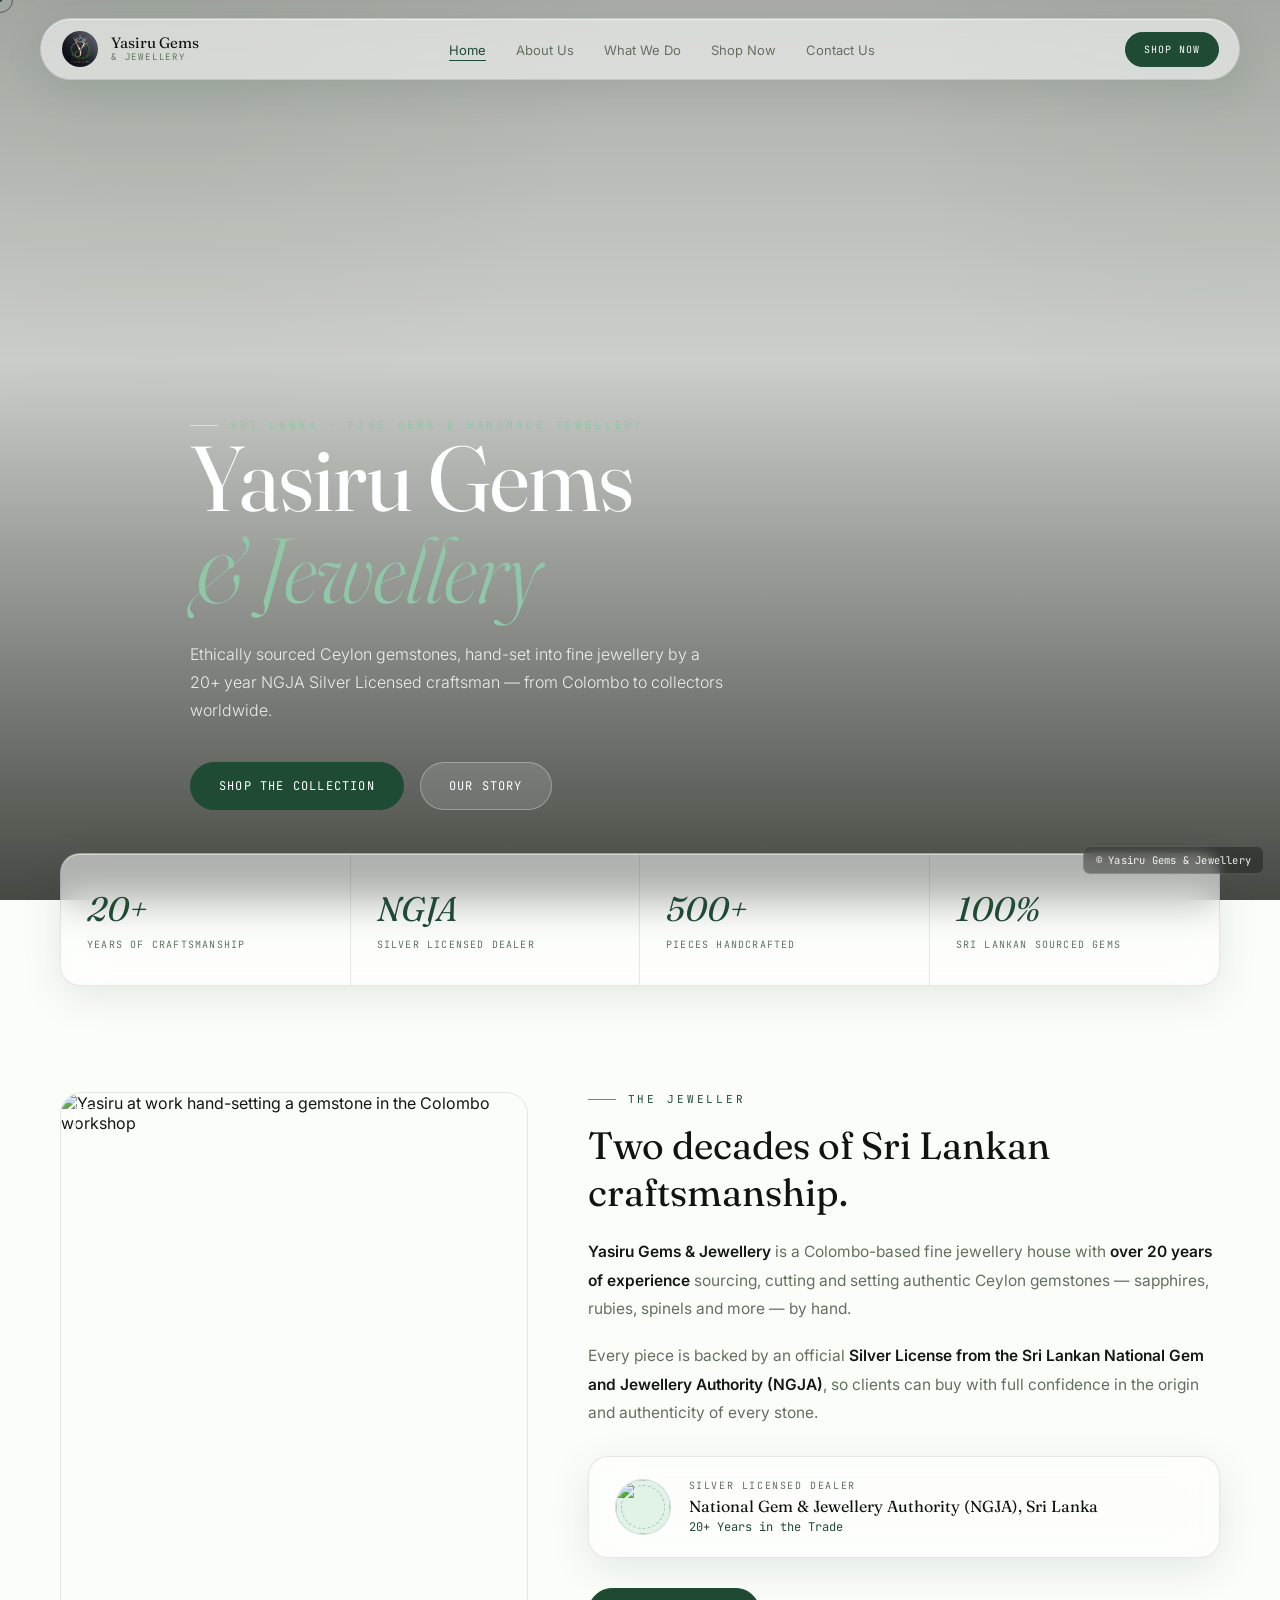
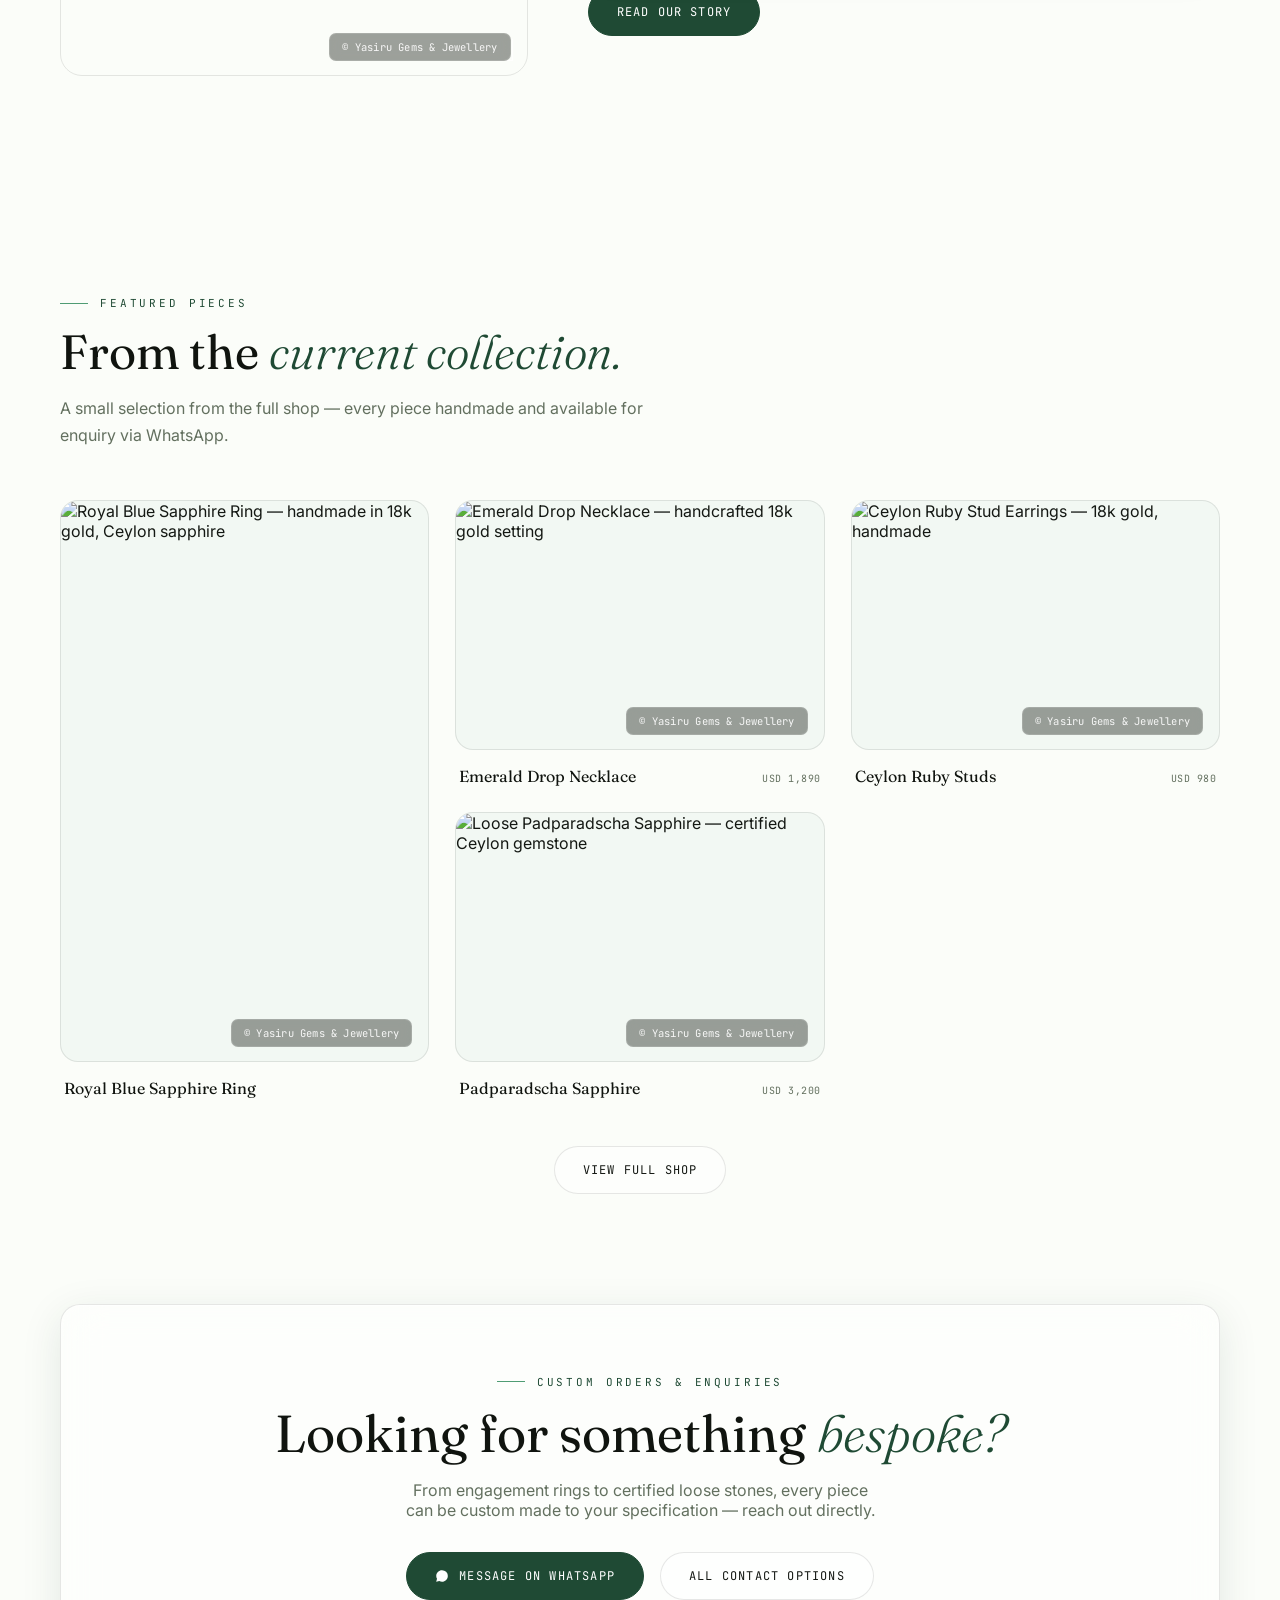
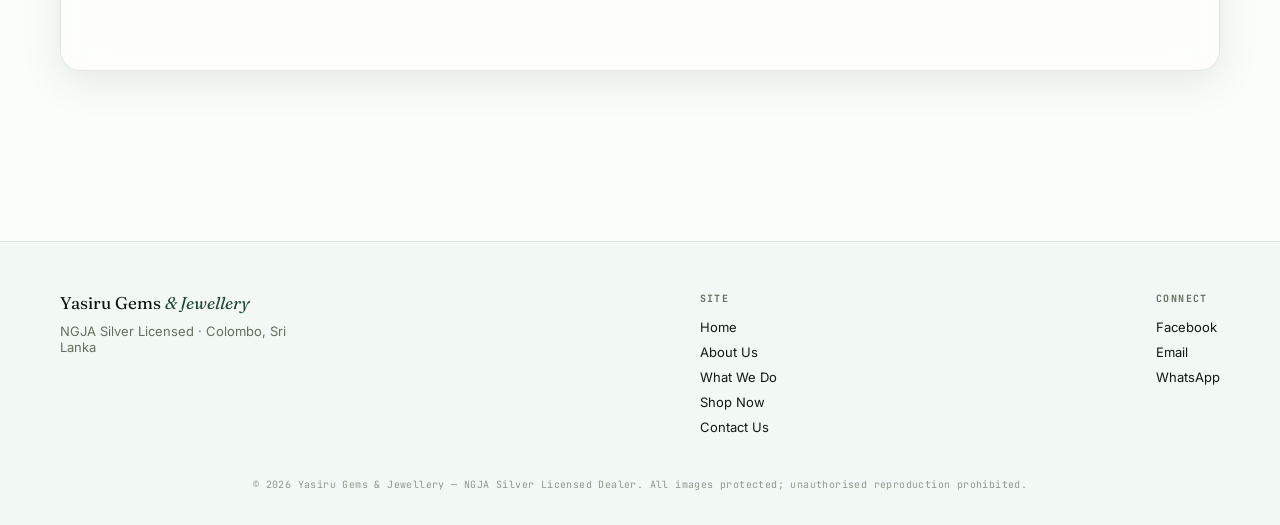
==== index.html @ 9c629674 "Update NGJA badge to use official logo Replaced the placeholder 'N' with the official NGJA logo imag" ====
<!DOCTYPE html>
<html lang="en">
<head>
<meta charset="UTF-8">
<meta name="viewport" content="width=device-width, initial-scale=1.0">
<title>Yasiru Gems &amp; Jewellery | Fine Sri Lankan Gems &amp; Handmade Jewellery</title>
<meta name="description" content="Yasiru Gems & Jewellery — 20+ years crafting fine Sri Lankan gemstone jewellery. NGJA Silver Licensed. Handmade rings, necklaces, earrings and loose gems.">
<meta name="keywords" content="Sri Lankan gems, Ceylon sapphire, handmade jewellery Sri Lanka, NGJA licensed gem dealer, blue sapphire ring, gemstone jewellery">
<link rel="canonical" href="https://www.yasirugems.com/index.html">
<meta property="og:type" content="website">
<meta property="og:title" content="Yasiru Gems & Jewellery | Fine Sri Lankan Gems & Handmade Jewellery">
<meta property="og:description" content="20+ years of craftsmanship. NGJA Silver Licensed gem dealer and jeweller, Sri Lanka.">
<link rel="icon" type="image/png" href="YasiruGems.jpg">
<link rel="preconnect" href="https://fonts.googleapis.com">
<link rel="preconnect" href="https://fonts.gstatic.com" crossorigin>
<link href="https://fonts.googleapis.com/css2?family=Fraunces:ital,opsz,wght@0,9..144,300;0,9..144,400;0,9..144,500;0,9..144,600;1,9..144,400;1,9..144,500&family=Inter:wght@300;400;500;600&family=JetBrains+Mono:wght@300;400;500&display=swap" rel="stylesheet">
<link rel="stylesheet" href="assets/css/style.css">
</head>
<!--
  ============================================================================
  EDIT ME: WhatsApp number used by every "Buy Now" / WhatsApp button on the
  site. Digits only, with country code, no + or spaces. Currently set to
  +94 71 280 2569.
  ============================================================================
-->
<body data-whatsapp-number="94712802569">

<div class="bg-wash"></div>
<div class="cursor-ring" id="cursorRing"></div>
<div class="cursor-dot" id="cursorDot"></div>

<!-- ============================================================
     NAVIGATION — EDIT: brand name, logo image, menu labels/links
     ============================================================ -->
<header>
  <div class="navbar glass">
    <a href="index.html" class="brand">
      <!-- LOGO: replace this block with <img src="assets/img/logo.png" alt="..."> to use your own logo file -->
      <div class="logo-slot"><img src="YasiruGems.jpg"></div>
      <div class="brand-name">Yasiru Gems<span>&amp; Jewellery</span></div>
    </a>
    <nav>
      <ul>
        <li><a href="index.html" class="active">Home</a></li>
        <li><a href="about.html">About Us</a></li>
        <li><a href="what-we-do.html">What We Do</a></li>
        <li><a href="shop.html">Shop Now</a></li>
        <li><a href="contact.html">Contact Us</a></li>
      </ul>
    </nav>
    <a href="shop.html" class="btn small primary">Shop Now</a>
    <button class="nav-toggle" id="navToggle" aria-label="Menu"><span></span></button>
  </div>
</header>

<div class="mobile-menu" id="mobileMenu">
  <a href="index.html" class="active">Home</a>
  <a href="about.html">About Us</a>
  <a href="what-we-do.html">What We Do</a>
  <a href="shop.html">Shop Now</a>
  <a href="contact.html">Contact Us</a>
</div>

<!-- ============================================================
     HERO — EDIT: banner image, eyebrow label, headline, subtext,
     and the two button labels/links. The watermark on this banner
     is added automatically by CSS — nothing to edit for that.
     ============================================================ -->
<section class="hero-bg" style="background-image:url('https://images.unsplash.com/photo-1611591437281-460bfbe1220a?q=80&w=1800&auto=format&fit=crop');">
  <div class="hero-content">
    <div class="wrap">
      <div class="eyebrow on-dark">SRI LANKA &middot; FINE GEMS &amp; HANDMADE JEWELLERY</div>
      <h1 class="headline">Yasiru Gems<br><em>&amp; Jewellery</em></h1>
      <p class="hero-sub">Ethically sourced Ceylon gemstones, hand-set into fine jewellery by a 20+ year NGJA Silver Licensed craftsman — from Colombo to collectors worldwide.</p>
      <div class="hero-actions">
        <a href="shop.html" class="btn primary">Shop the Collection</a>
        <a href="about.html" class="btn on-dark">Our Story</a>
      </div>
    </div>
  </div>
</section>

<!-- ============================================================
     STATS STRIP — EDIT: the four numbers and their labels
     ============================================================ -->
<div class="wrap reveal" style="margin-top:-1px;position:relative;z-index:3;">
  <div class="stats-strip glass" style="transform:translateY(-46px);">
    <div class="stat"><div class="num">20+</div><div class="lbl">Years of Craftsmanship</div></div>
    <div class="stat"><div class="num">NGJA</div><div class="lbl">Silver Licensed Dealer</div></div>
    <div class="stat"><div class="num">500+</div><div class="lbl">Pieces Handcrafted</div></div>
    <div class="stat"><div class="num">100%</div><div class="lbl">Sri Lankan Sourced Gems</div></div>
  </div>
</div>

<!-- ============================================================
     ABOUT TEASER — EDIT: portrait/workshop image, heading,
     paragraphs, and the NGJA badge icon/text.
     ============================================================ -->
<section class="section-pad" style="padding-top:60px;">
  <div class="wrap">
    <div class="about-grid">
      <div class="reveal">
        <!-- WORKSHOP / PORTRAIT PHOTO: swap the src to update this image -->
        <div class="portrait-frame">
          <img src="https://images.unsplash.com/photo-1617038220319-276d3cfab638?q=80&w=1000&auto=format&fit=crop" alt="Yasiru at work hand-setting a gemstone in the Colombo workshop">
          <div class="frame-corner frame-tl"></div>
          <div class="frame-corner frame-br"></div>
        </div>
      </div>
      <div class="reveal about-copy" style="transition-delay:.1s">
        <div class="eyebrow">THE JEWELLER</div>
        <h2 style="font-family:var(--display);font-weight:400;font-size:clamp(26px,3.4vw,38px);margin:16px 0 22px;color:var(--black);">Two decades of Sri Lankan craftsmanship.</h2>
        <p><strong>Yasiru Gems &amp; Jewellery</strong> is a Colombo-based fine jewellery house with <strong>over 20 years of experience</strong> sourcing, cutting and setting authentic Ceylon gemstones — sapphires, rubies, spinels and more — by hand.</p>
        <p>Every piece is backed by an official <strong>Silver License from the Sri Lankan National Gem and Jewellery Authority (NGJA)</strong>, so clients can buy with full confidence in the origin and authenticity of every stone.</p>

        <!-- NGJA BADGE — replace the "N" below with <img src="assets/img/ngja-logo.png" alt="..."> to use the official NGJA logo -->
        <div class="cert-badge glass">
         <div class="cert-ring"> <img src="NGJA.jpg"></div>
          <div class="cert-text">
            <div class="label">Silver Licensed Dealer</div>
            <div class="name">National Gem &amp; Jewellery Authority (NGJA), Sri Lanka</div>
            <div class="id">20+ Years in the Trade</div>
          </div>
        </div>

        <div class="hero-actions" style="margin-top:30px;">
          <a href="about.html" class="btn primary">Read Our Story</a>
        </div>
      </div>
    </div>
  </div>
</section>

<!-- ============================================================
     FEATURED PRODUCTS — EDIT: heading, and each product card
     below. Click-to-zoom works automatically on every card with
     class "lightbox-item" — the watermark is added automatically
     too. TO ADD A PRODUCT: copy one <article class="photo-card">
     block and change the image, text and data-product-* attributes.
     ============================================================ -->
<section class="section-pad">
  <div class="wrap">
    <div class="section-head reveal">
      <div class="eyebrow">FEATURED PIECES</div>
      <h2>From the <em>current collection.</em></h2>
      <p>A small selection from the full shop — every piece handmade and available for enquiry via WhatsApp.</p>
    </div>

    <div class="gallery-grid">

      <!-- ---- PRODUCT 1 ---- -->
      <article class="photo-card" data-size="tall">
        <div class="photo-frame lightbox-item"
             data-product-name="Royal Blue Sapphire Ring"
             data-product-category="Rings"
    
             data-product-sku="YG-R001">
          <img src="https://images.unsplash.com/photo-1605100804763-247f67b3557e?q=80&w=1200&auto=format&fit=crop" alt="Royal Blue Sapphire Ring — handmade in 18k gold, Ceylon sapphire">
          <div class="overlay-top">
            <span class="id-tag">YG-R001</span>
            <span class="protected-tag"><svg viewBox="0 0 24 24" fill="none" stroke="currentColor" stroke-width="1.8"><path d="M12 2l7 4v6c0 5-3.4 8-7 10-3.6-2-7-5-7-10V6l7-4z"/></svg>PROTECTED</span>
          </div>
          <div class="media-overlay">
            <div class="overlay-info">
              <h3>Royal Blue Sapphire Ring</h3>
              <div class="overlay-meta">18k Gold &middot; Ceylon Sapphire</div>
              <div class="buy-row">

                <button class="buy-btn" type="button" data-product-name="Royal Blue Sapphire Ring" data-product-sku="YG-R001" data-product-price="">
                  <svg viewBox="0 0 24 24" fill="currentColor" width="13" height="13"><path d="M12.04 2C6.58 2 2.13 6.45 2.13 11.91c0 1.75.46 3.45 1.33 4.95L2.05 22l5.28-1.38a9.87 9.87 0 004.71 1.2h.01c5.46 0 9.91-4.45 9.91-9.91 0-2.65-1.03-5.14-2.9-7.01A9.82 9.82 0 0012.04 2z"/></svg>
                  Buy Now
                </button>
              </div>
            </div>
          </div>
        </div>
        <div class="photo-caption"><span class="cap-title">Royal Blue Sapphire Ring</span><span class="cap-loc"></span></div>
      </article>

      <!-- ---- PRODUCT 2 ---- -->
      <article class="photo-card">
        <div class="photo-frame lightbox-item"
             data-product-name="Emerald Drop Necklace"
             data-product-category="Necklaces"
             data-product-price="USD 1,890"
             data-product-sku="YG-N022">
          <img src="https://images.unsplash.com/photo-1599643477877-530eb83abc8e?q=80&w=1200&auto=format&fit=crop" alt="Emerald Drop Necklace — handcrafted 18k gold setting">
          <div class="overlay-top">
            <span class="id-tag">YG-N022</span>
            <span class="protected-tag"><svg viewBox="0 0 24 24" fill="none" stroke="currentColor" stroke-width="1.8"><path d="M12 2l7 4v6c0 5-3.4 8-7 10-3.6-2-7-5-7-10V6l7-4z"/></svg>PROTECTED</span>
          </div>
          <div class="media-overlay">
            <div class="overlay-info">
              <h3>Emerald Drop Necklace</h3>
              <div class="overlay-meta">18k Gold &middot; Emerald</div>
              <div class="buy-row">
                <span class="price-tag">USD 1,890</span>
                <button class="buy-btn" type="button" data-product-name="Emerald Drop Necklace" data-product-sku="YG-N022" data-product-price="USD 1,890">
                  <svg viewBox="0 0 24 24" fill="currentColor" width="13" height="13"><path d="M12.04 2C6.58 2 2.13 6.45 2.13 11.91c0 1.75.46 3.45 1.33 4.95L2.05 22l5.28-1.38a9.87 9.87 0 004.71 1.2h.01c5.46 0 9.91-4.45 9.91-9.91 0-2.65-1.03-5.14-2.9-7.01A9.82 9.82 0 0012.04 2z"/></svg>
                  Buy Now
                </button>
              </div>
            </div>
          </div>
        </div>
        <div class="photo-caption"><span class="cap-title">Emerald Drop Necklace</span><span class="cap-loc">USD 1,890</span></div>
      </article>

      <!-- ---- PRODUCT 3 ---- -->
      <article class="photo-card">
        <div class="photo-frame lightbox-item"
             data-product-name="Ceylon Ruby Stud Earrings"
             data-product-category="Earrings"
             data-product-price="USD 980"
             data-product-sku="YG-E009">
          <img src="https://images.unsplash.com/photo-1535632066927-ab7c9ab60908?q=80&w=1200&auto=format&fit=crop" alt="Ceylon Ruby Stud Earrings — 18k gold, handmade">
          <div class="overlay-top">
            <span class="id-tag">YG-E009</span>
            <span class="protected-tag"><svg viewBox="0 0 24 24" fill="none" stroke="currentColor" stroke-width="1.8"><path d="M12 2l7 4v6c0 5-3.4 8-7 10-3.6-2-7-5-7-10V6l7-4z"/></svg>PROTECTED</span>
          </div>
          <div class="media-overlay">
            <div class="overlay-info">
              <h3>Ceylon Ruby Stud Earrings</h3>
              <div class="overlay-meta">18k Gold &middot; Ruby</div>
              <div class="buy-row">
                <span class="price-tag">USD 980</span>
                <button class="buy-btn" type="button" data-product-name="Ceylon Ruby Stud Earrings" data-product-sku="YG-E009" data-product-price="USD 980">
                  <svg viewBox="0 0 24 24" fill="currentColor" width="13" height="13"><path d="M12.04 2C6.58 2 2.13 6.45 2.13 11.91c0 1.75.46 3.45 1.33 4.95L2.05 22l5.28-1.38a9.87 9.87 0 004.71 1.2h.01c5.46 0 9.91-4.45 9.91-9.91 0-2.65-1.03-5.14-2.9-7.01A9.82 9.82 0 0012.04 2z"/></svg>
                  Buy Now
                </button>
              </div>
            </div>
          </div>
        </div>
        <div class="photo-caption"><span class="cap-title">Ceylon Ruby Studs</span><span class="cap-loc">USD 980</span></div>
      </article>

      <!-- ---- PRODUCT 4 ---- -->
      <article class="photo-card">
        <div class="photo-frame lightbox-item"
             data-product-name="Loose Padparadscha Sapphire"
             data-product-category="Loose Gems"
             data-product-price="USD 3,200"
             data-product-sku="YG-G005">
          <img src="https://images.unsplash.com/photo-1600703136783-bdb5ea365239?q=80&w=1200&auto=format&fit=crop" alt="Loose Padparadscha Sapphire — certified Ceylon gemstone">
          <div class="overlay-top">
            <span class="id-tag">YG-G005</span>
            <span class="protected-tag"><svg viewBox="0 0 24 24" fill="none" stroke="currentColor" stroke-width="1.8"><path d="M12 2l7 4v6c0 5-3.4 8-7 10-3.6-2-7-5-7-10V6l7-4z"/></svg>PROTECTED</span>
          </div>
          <div class="media-overlay">
            <div class="overlay-info">
              <h3>Loose Padparadscha Sapphire</h3>
              <div class="overlay-meta">Certified &middot; 2.4ct</div>
              <div class="buy-row">
                <span class="price-tag">USD 3,200</span>
                <button class="buy-btn" type="button" data-product-name="Loose Padparadscha Sapphire" data-product-sku="YG-G005" data-product-price="USD 3,200">
                  <svg viewBox="0 0 24 24" fill="currentColor" width="13" height="13"><path d="M12.04 2C6.58 2 2.13 6.45 2.13 11.91c0 1.75.46 3.45 1.33 4.95L2.05 22l5.28-1.38a9.87 9.87 0 004.71 1.2h.01c5.46 0 9.91-4.45 9.91-9.91 0-2.65-1.03-5.14-2.9-7.01A9.82 9.82 0 0012.04 2z"/></svg>
                  Buy Now
                </button>
              </div>
            </div>
          </div>
        </div>
        <div class="photo-caption"><span class="cap-title">Padparadscha Sapphire</span><span class="cap-loc">USD 3,200</span></div>
      </article>

    </div>

    <div style="text-align:center;margin-top:48px;">
      <a href="shop.html" class="btn">View Full Shop</a>
    </div>
  </div>
</section>

<!-- ============================================================
     CTA — EDIT: heading, subtext, WhatsApp message
     ============================================================ -->
<section class="section-pad" style="padding-top:0;">
  <div class="wrap">
    <div class="cta-panel glass reveal">
      <div class="eyebrow" style="justify-content:center;display:flex;">CUSTOM ORDERS &amp; ENQUIRIES</div>
      <h2 style="margin-top:16px;">Looking for something <em>bespoke?</em></h2>
      <p>From engagement rings to certified loose stones, every piece can be custom made to your specification — reach out directly.</p>
      <div class="cta-actions">
        <a class="btn primary" href="#" data-whatsapp-msg="Hello Yasiru, I'd like to enquire about a custom jewellery piece or gemstone.">
          <svg viewBox="0 0 24 24" fill="currentColor" width="14" height="14"><path d="M12.04 2C6.58 2 2.13 6.45 2.13 11.91c0 1.75.46 3.45 1.33 4.95L2.05 22l5.28-1.38a9.87 9.87 0 004.71 1.2h.01c5.46 0 9.91-4.45 9.91-9.91 0-2.65-1.03-5.14-2.9-7.01A9.82 9.82 0 0012.04 2z"/></svg>
          Message on WhatsApp
        </a>
        <a class="btn" href="contact.html">All Contact Options</a>
      </div>
    </div>
  </div>
</section>

<!-- ============================================================
     FOOTER — EDIT: tagline, social links, copyright note
     ============================================================ -->
<footer>
  <div class="wrap">
    <div class="footer-grid">
      <div>
        <div class="footer-brand">Yasiru Gems <em>&amp; Jewellery</em></div>
        <p style="color:var(--mist);font-size:13px;margin-top:10px;max-width:260px;">NGJA Silver Licensed &middot; Colombo, Sri Lanka</p>
      </div>
      <div class="footer-col">
        <h5>Site</h5>
        <a href="index.html">Home</a>
        <a href="about.html">About Us</a>
        <a href="what-we-do.html">What We Do</a>
        <a href="shop.html">Shop Now</a>
        <a href="contact.html">Contact Us</a>
      </div>
      <div class="footer-col">
        <h5>Connect</h5>
        <a href="https://www.facebook.com/profile.php?id=61566966630931" target="_blank" rel="noopener">Facebook</a>
        <a href="mailto:Yasirugems@gmail.com">Email</a>
        <a href="#" data-whatsapp-msg="Hello Yasiru, I'd like to get in touch about your gems and jewellery.">WhatsApp</a>
      </div>
    </div>
    <div class="footer-note">&copy; <span class="js-year"></span> Yasiru Gems &amp; Jewellery — NGJA Silver Licensed Dealer. All images protected; unauthorised reproduction prohibited.</div>
  </div>
</footer>

<script src="assets/js/main.js"></script>
</body>
</html>
---- assets/css/style.css ----
/* ==========================================================================
   Yasiru Gems & Jewellery — shared stylesheet
   Palette: light green (jade/emerald) / white / black · liquid glass (glassmorphism)
   ========================================================================== */

:root{
  --green-deep:   #1F4A34;
  --green:        #4F9C74;
  --green-mid:    #8FC7A8;
  --green-light:  #E1F3E7;
  --black:        #10140F;
  --ink:          #141813;
  --mist:         #63705F;
  --mist-soft:    #8F998B;
  --white:        #FBFDF9;
  --paper:        #F2F8F3;

  --glass-fill:      rgba(255,255,255,0.55);
  --glass-fill-soft: rgba(255,255,255,0.38);
  --glass-border:    rgba(20,24,19,0.10);
  --glass-shadow:    0 10px 40px rgba(20,60,40,0.10);

  --glass-fill-dark:   rgba(16,20,15,0.44);
  --glass-border-dark: rgba(255,255,255,0.18);

  --display: 'Fraunces', serif;
  --body: 'Inter', sans-serif;
  --mono: 'JetBrains Mono', monospace;

  --radius: 20px;
  --radius-sm: 12px;
  --container: 1240px;
}

*{margin:0;padding:0;box-sizing:border-box;}
html{scroll-behavior:smooth;}

body{
  background:var(--white);
  color:var(--ink);
  font-family:var(--body);
  overflow-x:hidden;
  -webkit-font-smoothing:antialiased;
  cursor:none;
}
@media (hover:none), (pointer:coarse){ body{cursor:auto;} }

a{color:inherit;text-decoration:none;}
ul{list-style:none;}
img{max-width:100%;display:block;-webkit-user-drag:none;user-select:none;}
button{font-family:inherit;}
::selection{background:rgba(127,174,140,0.35);}

.wrap{max-width:var(--container);margin:0 auto;padding:0 40px;}
section{position:relative;}

/* background texture wash */
.bg-wash{
  position:fixed;inset:0;z-index:-1;pointer-events:none;
  background:
    radial-gradient(900px circle at 12% -6%, rgba(127,174,140,0.16), transparent 55%),
    radial-gradient(700px circle at 96% 10%, rgba(127,174,140,0.10), transparent 50%),
    var(--white);
}

/* ---------- custom cursor ---------- */
.cursor-ring{
  position:fixed;top:0;left:0;width:26px;height:26px;
  border:1px solid rgba(23,27,21,0.55);
  border-radius:50%;pointer-events:none;z-index:9999;
  transform:translate(-50%,-50%);
  transition:width .25s ease,height .25s ease,border-color .25s ease,background .25s ease;
}
.cursor-ring::before{
  content:'';position:absolute;top:50%;left:50%;width:3px;height:3px;
  background:var(--green-deep);border-radius:50%;transform:translate(-50%,-50%);
}
.cursor-ring.hovered{width:58px;height:58px;background:rgba(127,174,140,0.14);border-color:var(--green);}
.cursor-ring.on-dark{border-color:rgba(255,255,255,0.7);}
.cursor-ring.on-dark::before{background:#fff;}
.cursor-dot{position:fixed;top:0;left:0;width:4px;height:4px;background:var(--green-deep);border-radius:50%;pointer-events:none;z-index:9999;transform:translate(-50%,-50%);}
@media (hover:none), (pointer:coarse){ .cursor-ring,.cursor-dot{display:none;} }

/* ---------- glass utility ---------- */
.glass{
  background:var(--glass-fill);
  backdrop-filter:blur(20px) saturate(140%);
  -webkit-backdrop-filter:blur(20px) saturate(140%);
  border:1px solid var(--glass-border);
  border-radius:var(--radius);
  box-shadow:var(--glass-shadow), inset 0 1px 0 rgba(255,255,255,0.5);
  position:relative;overflow:hidden;
}
.glass::after{
  content:'';position:absolute;inset:0;pointer-events:none;
  background:radial-gradient(380px circle at var(--mx,50%) var(--my,50%), rgba(127,174,140,0.20), transparent 60%);
  opacity:0;transition:opacity .35s ease;
}
.glass:hover::after{opacity:1;}
.glass-dark{
  background:var(--glass-fill-dark);
  backdrop-filter:blur(18px) saturate(140%);
  -webkit-backdrop-filter:blur(18px) saturate(140%);
  border:1px solid var(--glass-border-dark);
  color:#fff;
}
.glass-dark::after{background:radial-gradient(380px circle at var(--mx,50%) var(--my,50%), rgba(255,255,255,0.14), transparent 60%);}

/* ---------- eyebrow / headings ---------- */
.eyebrow{
  font-family:var(--mono);font-size:11px;letter-spacing:.26em;text-transform:uppercase;
  color:var(--green-deep);display:flex;align-items:center;gap:12px;
}
.eyebrow::before{content:'';width:28px;height:1px;background:var(--green);display:inline-block;}
.eyebrow.on-dark{color:var(--green-mid);}
.eyebrow.on-dark::before{background:rgba(255,255,255,0.5);}

.section-head{max-width:640px;margin-bottom:50px;}
.section-head h2{font-family:var(--display);font-weight:400;font-size:clamp(30px,4vw,48px);margin-top:16px;line-height:1.1;color:var(--black);}
.section-head h2 em{font-style:italic;color:var(--green-deep);font-weight:300;}
.section-head p{color:var(--mist);font-weight:400;margin-top:16px;line-height:1.7;}
.section-pad{padding:110px 0;}
@media (max-width:720px){ .section-pad{padding:76px 0;} .wrap{padding:0 22px;} }

/* ---------- buttons ---------- */
.btn{
  display:inline-flex;align-items:center;gap:10px;padding:15px 28px;border-radius:100px;
  font-family:var(--mono);font-size:12px;letter-spacing:.1em;text-transform:uppercase;
  border:1px solid var(--glass-border);background:rgba(255,255,255,0.5);color:var(--ink);
  transition:all .35s ease;cursor:pointer;
}
.btn:hover{background:#fff;border-color:var(--green);box-shadow:0 8px 30px rgba(127,174,140,0.30);transform:translateY(-1px);}
.btn.primary{background:var(--green-deep);color:#fff;border-color:var(--green-deep);}
.btn.primary:hover{background:#26402f;box-shadow:0 10px 34px rgba(47,74,59,0.35);}
.btn.on-dark{background:rgba(255,255,255,0.12);color:#fff;border-color:rgba(255,255,255,0.3);}
.btn.on-dark:hover{background:rgba(255,255,255,0.22);}
.btn.small{padding:10px 18px;font-size:10px;}
.btn svg{width:14px;height:14px;}

/* ============================================================
   NAV
   ============================================================ */
header{position:fixed;top:0;left:0;right:0;z-index:100;padding:18px 0;display:flex;justify-content:center;}
.navbar{width:calc(100% - 80px);max-width:1200px;display:flex;align-items:center;justify-content:space-between;padding:11px 20px;border-radius:100px;}
.brand{display:flex;align-items:center;gap:12px;}
.logo-slot{
  width:38px;height:38px;border-radius:50%;border:1px solid var(--glass-border);
  display:flex;align-items:center;justify-content:center;overflow:hidden;flex-shrink:0;
  font-family:var(--display);font-style:italic;font-size:15px;background:rgba(255,255,255,0.6);color:var(--green-deep);
}
.logo-slot img{width:100%;height:100%;object-fit:cover;}
.brand-name{font-family:var(--display);font-size:15px;color:var(--black);line-height:1.1;}
.brand-name span{display:block;font-family:var(--mono);font-size:9px;letter-spacing:.2em;color:var(--mist);text-transform:uppercase;margin-top:2px;}
nav ul{display:flex;gap:30px;}
nav a{font-size:13px;color:var(--mist);position:relative;padding-bottom:3px;transition:color .3s ease;}
nav a:hover, nav a.active{color:var(--green-deep);}
nav a::after{content:'';position:absolute;left:0;bottom:0;width:0;height:1px;background:var(--green-deep);transition:width .3s ease;}
nav a:hover::after, nav a.active::after{width:100%;}
.nav-toggle{display:none;width:38px;height:38px;border-radius:50%;border:1px solid var(--glass-border);align-items:center;justify-content:center;cursor:pointer;background:transparent;}
.nav-toggle span,.nav-toggle span::before,.nav-toggle span::after{content:'';display:block;width:16px;height:1px;background:var(--ink);position:relative;}
.nav-toggle span::before{position:absolute;top:-5px;}
.nav-toggle span::after{position:absolute;top:5px;}
.mobile-menu{position:fixed;inset:0;z-index:99;background:rgba(251,253,249,0.97);backdrop-filter:blur(20px);display:flex;flex-direction:column;align-items:center;justify-content:center;gap:28px;opacity:0;pointer-events:none;transition:opacity .4s ease;}
.mobile-menu.open{opacity:1;pointer-events:all;}
.mobile-menu a{font-family:var(--display);font-size:26px;color:var(--ink);}
.mobile-menu a.active{color:var(--green-deep);font-style:italic;}
@media (max-width:820px){
  nav ul{display:none;}
  .nav-toggle{display:flex;}
  .navbar{width:calc(100% - 32px);padding:9px 16px;}
}

/* ============================================================
   HERO (with background banner image)
   ============================================================ */
.hero-bg{
  min-height:100vh;position:relative;display:flex;align-items:flex-end;
  background-size:cover;background-position:center;
}
.hero-bg::before{
  content:'';position:absolute;inset:0;
  background:linear-gradient(180deg, rgba(18,22,15,0.35) 0%, rgba(18,22,15,0.20) 40%, rgba(18,22,15,0.78) 100%);
}
.hero-content{position:relative;z-index:2;padding:0 0 90px;width:100%;color:#fff;}
.hero-content .wrap{max-width:980px;}
h1.headline{font-family:var(--display);font-weight:400;font-size:clamp(40px,7.2vw,92px);line-height:1.0;letter-spacing:-0.01em;}
h1.headline em{font-style:italic;font-weight:300;color:var(--green-mid);}
.hero-sub{margin-top:24px;max-width:540px;font-size:16px;line-height:1.75;font-weight:300;color:rgba(255,255,255,0.86);}
.hero-actions{margin-top:38px;display:flex;gap:16px;flex-wrap:wrap;}
.hero-pagehead{
  min-height:56vh;display:flex;align-items:flex-end;background-size:cover;background-position:center;position:relative;
}
.hero-pagehead::before{content:'';position:absolute;inset:0;background:linear-gradient(180deg, rgba(18,22,15,0.30) 0%, rgba(18,22,15,0.75) 100%);}
.hero-pagehead .hero-content{padding-bottom:64px;}
.hero-pagehead h1.headline{font-size:clamp(34px,6vw,66px);}

/* ---------- stats strip ---------- */
.stats-strip{display:grid;grid-template-columns:repeat(4,1fr);}
.stat{padding:34px 26px;border-right:1px solid var(--glass-border);}
.stat:last-child{border-right:none;}
.stat .num{font-family:var(--display);font-size:34px;font-style:italic;color:var(--green-deep);}
.stat .lbl{font-family:var(--mono);font-size:10px;letter-spacing:.12em;text-transform:uppercase;color:var(--mist);margin-top:8px;}
@media (max-width:820px){ .stats-strip{grid-template-columns:repeat(2,1fr);} .stat:nth-child(2){border-right:none;} }

/* ============================================================
   ABOUT
   ============================================================ */
.about-grid{display:grid;grid-template-columns:0.85fr 1.15fr;gap:60px;align-items:start;}
.portrait-frame{border-radius:22px;overflow:hidden;position:relative;border:1px solid var(--glass-border);aspect-ratio:4/5;}
.portrait-frame img{width:100%;height:100%;object-fit:cover;}
.portrait-frame .frame-corner{position:absolute;width:22px;height:22px;border-color:rgba(255,255,255,0.85);}
.frame-tl{top:14px;left:14px;border-top:1px solid;border-left:1px solid;}
.frame-br{bottom:14px;right:14px;border-bottom:1px solid;border-right:1px solid;}
.about-copy p{color:var(--mist);font-weight:400;line-height:1.85;font-size:15.5px;margin-bottom:18px;}
.about-copy p strong{color:var(--ink);font-weight:600;}
.cert-badge{margin-top:28px;padding:22px 26px;display:flex;align-items:center;gap:18px;}
.cert-ring{width:56px;height:56px;border-radius:50%;border:1px solid var(--glass-border);display:flex;align-items:center;justify-content:center;flex-shrink:0;font-family:var(--display);font-style:italic;font-size:20px;color:var(--green-deep);position:relative;background:var(--green-light);overflow:hidden;}
.cert-ring::before{content:'';position:absolute;inset:5px;border:1px dashed rgba(47,74,59,0.3);border-radius:50%;pointer-events:none;}
.cert-ring img{width:100%;height:100%;object-fit:cover;border-radius:50%;}
.cert-text .label{font-family:var(--mono);font-size:10px;letter-spacing:.16em;text-transform:uppercase;color:var(--mist);}
.cert-text .name{font-family:var(--display);font-size:16px;margin-top:4px;color:var(--black);}
.cert-text .id{font-family:var(--mono);font-size:12px;color:var(--green-deep);margin-top:3px;}
.social-row{margin-top:30px;display:flex;gap:12px;flex-wrap:wrap;}
.social-pill{display:flex;align-items:center;gap:9px;padding:11px 20px;border-radius:100px;font-family:var(--mono);font-size:11px;}
.social-pill svg{width:14px;height:14px;color:var(--green-deep);}

.timeline{margin-top:60px;display:grid;grid-template-columns:repeat(4,1fr);gap:20px;}
.timeline-item{padding:26px 22px;}
.timeline-item .yr{font-family:var(--mono);font-size:11px;color:var(--green-deep);letter-spacing:.1em;}
.timeline-item h4{font-family:var(--display);font-size:18px;margin:12px 0 8px;}
.timeline-item p{color:var(--mist);font-size:13.5px;line-height:1.6;}
@media (max-width:1000px){ .about-grid{grid-template-columns:1fr;} .timeline{grid-template-columns:repeat(2,1fr);} }

/* ============================================================
   SERVICES ("What We Do")
   ============================================================ */
.services-grid{display:grid;grid-template-columns:repeat(3,1fr);gap:24px;}
.service-card{padding:36px 30px;}
.service-card .icon{width:52px;height:52px;border-radius:16px;background:var(--green-light);display:flex;align-items:center;justify-content:center;margin-bottom:22px;}
.service-card .icon svg{width:24px;height:24px;color:var(--green-deep);}
.service-card h3{font-family:var(--display);font-size:22px;font-weight:400;margin-bottom:12px;color:var(--black);}
.service-card p{color:var(--mist);font-size:14.5px;line-height:1.75;}
.service-card ul{margin-top:16px;}
.service-card li{font-family:var(--mono);font-size:11px;color:var(--green-deep);padding:6px 0;border-top:1px solid var(--glass-border);letter-spacing:.03em;}
@media (max-width:900px){ .services-grid{grid-template-columns:1fr;} }

.process-strip{display:grid;grid-template-columns:repeat(4,1fr);gap:20px;margin-top:60px;}
.process-step{padding:24px 20px;text-align:left;}
.process-step .n{font-family:var(--display);font-style:italic;font-size:26px;color:var(--green-mid);}
.process-step h4{font-family:var(--display);font-size:16px;margin:10px 0 6px;}
.process-step p{color:var(--mist);font-size:13px;line-height:1.6;}
@media (max-width:820px){ .process-strip{grid-template-columns:repeat(2,1fr);} }

/* ============================================================
   GALLERY / MEDIA CENTER
   ============================================================ */
.gallery-toolbar{display:flex;justify-content:space-between;align-items:flex-end;flex-wrap:wrap;gap:24px;margin-bottom:50px;}
.filters{display:flex;gap:10px;flex-wrap:wrap;}
.filter-btn{padding:9px 18px;border-radius:100px;border:1px solid var(--glass-border);font-family:var(--mono);font-size:11px;letter-spacing:.06em;text-transform:uppercase;color:var(--mist);background:rgba(255,255,255,0.5);cursor:pointer;transition:all .3s ease;}
.filter-btn:hover{color:var(--green-deep);border-color:var(--green);}
.filter-btn.active{background:var(--green-deep);color:#fff;border-color:var(--green-deep);}

.search-row{position:relative;max-width:280px;width:100%;}
.search-row input{
  width:100%;padding:11px 16px 11px 38px;border-radius:100px;border:1px solid var(--glass-border);
  background:rgba(255,255,255,0.5);font-family:var(--mono);font-size:12px;color:var(--ink);outline:none;
}
.search-row input:focus{border-color:var(--green);}
.search-row svg{position:absolute;left:14px;top:50%;transform:translateY(-50%);width:14px;height:14px;color:var(--mist);}

.gallery-grid{display:grid;grid-template-columns:repeat(3,1fr);gap:26px;}
.photo-card{display:flex;flex-direction:column;opacity:0;transform:translateY(24px);transition:opacity .7s cubic-bezier(.16,1,.3,1), transform .7s cubic-bezier(.16,1,.3,1);}
.photo-card.in-view{opacity:1;transform:translateY(0);}
.photo-card[data-size="tall"]{grid-row:span 2;}
.photo-card:hover{transform:translateY(-6px);}

.photo-frame{position:relative;border-radius:18px;overflow:hidden;border:1px solid var(--glass-border);flex:1;min-height:250px;background:var(--paper);cursor:pointer;}
.photo-frame img{width:100%;height:100%;object-fit:cover;display:block;transition:transform .6s cubic-bezier(.16,1,.3,1);}
.photo-card:hover .photo-frame img{transform:scale(1.045);}

/* ==========================================================================
   GLOBAL AUTOMATIC WATERMARK
   Applied purely in CSS to every image frame on the site — hero banners,
   the portrait, and every gallery/product photo. Nothing needs to be
   added per image; any element using one of the classes below gets the
   stamp automatically. To change the watermark text, edit the single
   line below marked "WATERMARK TEXT" — it updates every image at once.
   ========================================================================== */
.photo-frame,
.portrait-frame,
.hero-bg,
.hero-pagehead{ position:relative; } /* required so the stamp can be positioned inside */

.photo-frame::after,
.portrait-frame::after,
.hero-bg::after,
.hero-pagehead::after{
  content:"© Yasiru Gems & Jewellery";     /* <-- WATERMARK TEXT — edit this line only */
  position:absolute;
  bottom:14px; right:16px;
  z-index:5;
  font-family:var(--mono);
  font-size:10.5px;
  letter-spacing:.02em;
  color:rgba(255,255,255,0.92);
  background:rgba(15,20,13,0.4);
  backdrop-filter:blur(6px);-webkit-backdrop-filter:blur(6px);
  padding:6px 12px;
  border-radius:7px;
  border:1px solid rgba(255,255,255,0.14);
  pointer-events:none;
  white-space:nowrap;
}
/* Hero banners sit lower in the viewport, so nudge their stamp up slightly */
.hero-bg::after,
.hero-pagehead::after{ bottom:26px; }
@media (max-width:560px){
  .photo-frame::after,
  .portrait-frame::after,
  .hero-bg::after,
  .hero-pagehead::after{ font-size:9px; padding:5px 9px; }
}
.media-overlay{position:absolute;inset:0;background:linear-gradient(180deg, transparent 40%, rgba(15,20,13,0.86) 100%);opacity:0;transition:opacity .4s ease;display:flex;flex-direction:column;justify-content:flex-end;padding:22px;}
.photo-card:hover .media-overlay{opacity:1;}
.overlay-top{position:absolute;top:16px;left:16px;right:16px;display:flex;justify-content:space-between;align-items:flex-start;opacity:0;transition:opacity .4s ease;}
.photo-card:hover .overlay-top{opacity:1;}
.id-tag{font-family:var(--mono);font-size:10px;letter-spacing:.08em;padding:6px 12px;border-radius:100px;background:rgba(15,20,13,0.5);backdrop-filter:blur(8px);border:1px solid rgba(255,255,255,0.2);color:#fff;}
.protected-tag{font-family:var(--mono);font-size:9px;letter-spacing:.08em;color:#dfe8dd;display:flex;align-items:center;gap:5px;padding:6px 10px;border-radius:100px;background:rgba(15,20,13,0.5);backdrop-filter:blur(8px);border:1px solid rgba(255,255,255,0.14);}
.protected-tag svg{width:10px;height:10px;}
.overlay-info h3{font-family:var(--display);font-size:19px;font-weight:400;color:#fff;margin-bottom:6px;}
.overlay-meta{font-family:var(--mono);font-size:10.5px;color:var(--green-mid);letter-spacing:.04em;margin-bottom:10px;}
.hashtags{display:flex;flex-wrap:wrap;gap:6px;margin-bottom:16px;}
.hashtags span{font-family:var(--mono);font-size:9.5px;color:#cfe0d1;background:rgba(255,255,255,0.08);padding:3px 9px;border-radius:100px;}
.buy-row{display:flex;align-items:center;justify-content:space-between;gap:10px;}
.price-tag{font-family:var(--mono);font-size:13px;color:#fff;}
.buy-btn{display:flex;align-items:center;gap:8px;padding:10px 18px;border-radius:100px;background:var(--green);color:#0f1a13;font-family:var(--mono);font-size:10.5px;letter-spacing:.06em;text-transform:uppercase;border:none;cursor:pointer;transition:all .3s ease;white-space:nowrap;}
.buy-btn:hover{background:#94c2a0;box-shadow:0 0 24px rgba(127,174,140,0.5);transform:translateY(-1px);}
.buy-btn svg{width:13px;height:13px;}
.photo-caption{padding:16px 4px 0;display:flex;justify-content:space-between;align-items:baseline;}
.cap-title{font-family:var(--display);font-size:16px;color:var(--black);}
.cap-loc{font-family:var(--mono);font-size:10px;color:var(--mist);letter-spacing:.05em;text-transform:uppercase;}
.empty-state{grid-column:1/-1;padding:60px 20px;text-align:center;color:var(--mist);font-family:var(--mono);font-size:13px;}

@media (max-width:1000px){ .gallery-grid{grid-template-columns:repeat(2,1fr);} }
@media (max-width:640px){ .gallery-grid{grid-template-columns:1fr;} .photo-card[data-size="tall"]{grid-row:span 1;} }

/* ============================================================
   CONTACT
   ============================================================ */
.contact-grid{display:grid;grid-template-columns:1fr 1fr;gap:26px;}
.contact-card{padding:36px 32px;}
.contact-card h3{font-family:var(--display);font-size:22px;margin-bottom:10px;color:var(--black);}
.contact-card p{color:var(--mist);font-size:14px;line-height:1.7;margin-bottom:22px;}
.contact-links{display:flex;flex-direction:column;gap:12px;}
.contact-links a{display:flex;align-items:center;gap:12px;padding:14px 18px;border-radius:14px;border:1px solid var(--glass-border);background:rgba(255,255,255,0.5);font-family:var(--mono);font-size:12.5px;transition:all .3s ease;}
.contact-links a:hover{border-color:var(--green);background:#fff;transform:translateX(4px);}
.contact-links svg{width:16px;height:16px;color:var(--green-deep);flex-shrink:0;}
.contact-form{display:flex;flex-direction:column;gap:14px;}
.contact-form input, .contact-form textarea{
  padding:14px 16px;border-radius:12px;border:1px solid var(--glass-border);background:rgba(255,255,255,0.5);
  font-family:var(--body);font-size:14px;color:var(--ink);outline:none;resize:vertical;
}
.contact-form input:focus, .contact-form textarea:focus{border-color:var(--green);}
.contact-form label{font-family:var(--mono);font-size:10px;letter-spacing:.1em;text-transform:uppercase;color:var(--mist);margin-bottom:-6px;}
@media (max-width:900px){ .contact-grid{grid-template-columns:1fr;} }

/* ============================================================
   CTA PANEL (shared, e.g. before footer)
   ============================================================ */
.cta-panel{padding:70px 60px;text-align:center;}
.cta-panel h2{font-family:var(--display);font-size:clamp(28px,5vw,52px);font-weight:400;line-height:1.1;color:var(--black);}
.cta-panel h2 em{font-style:italic;color:var(--green-deep);font-weight:300;}
.cta-panel p{color:var(--mist);margin:18px auto 32px;max-width:480px;}
.cta-actions{display:flex;justify-content:center;gap:16px;flex-wrap:wrap;}
@media (max-width:720px){ .cta-panel{padding:50px 24px;} }

/* ============================================================
   FOOTER
   ============================================================ */
footer{padding:50px 0 34px;border-top:1px solid var(--glass-border);margin-top:60px;background:var(--paper);}
.footer-grid{display:flex;justify-content:space-between;align-items:flex-start;flex-wrap:wrap;gap:30px;}
.footer-brand{font-family:var(--display);font-size:17px;color:var(--black);}
.footer-brand em{font-style:italic;color:var(--green-deep);}
.footer-col h5{font-family:var(--mono);font-size:10px;letter-spacing:.14em;text-transform:uppercase;color:var(--mist);margin-bottom:14px;}
.footer-col a{display:block;font-size:13px;color:var(--ink);margin-bottom:9px;}
.footer-col a:hover{color:var(--green-deep);}
.footer-links{display:flex;gap:22px;flex-wrap:wrap;}
.footer-links a{font-family:var(--mono);font-size:11px;color:var(--mist);letter-spacing:.05em;}
.footer-links a:hover{color:var(--green-deep);}
.footer-note{font-family:var(--mono);font-size:10px;color:var(--mist-soft);margin-top:34px;text-align:center;letter-spacing:.04em;}

/* ---------- reveal on scroll ---------- */
.reveal{opacity:0;transform:translateY(28px);transition:opacity .9s cubic-bezier(.16,1,.3,1), transform .9s cubic-bezier(.16,1,.3,1);}
.reveal.in-view{opacity:1;transform:translateY(0);}

/* ---------- admin page ---------- */
.admin-shell{display:grid;grid-template-columns:1fr 1.1fr;gap:30px;align-items:start;}
.admin-form{padding:34px;display:flex;flex-direction:column;gap:16px;}
.admin-form h3{font-family:var(--display);font-size:22px;margin-bottom:4px;}
.admin-form .field{display:flex;flex-direction:column;gap:6px;}
.admin-form label{font-family:var(--mono);font-size:10px;letter-spacing:.1em;text-transform:uppercase;color:var(--mist);}
.admin-form input, .admin-form select, .admin-form textarea{
  padding:13px 15px;border-radius:12px;border:1px solid var(--glass-border);background:rgba(255,255,255,0.6);
  font-family:var(--body);font-size:13.5px;color:var(--ink);outline:none;
}
.admin-form input:focus, .admin-form select:focus, .admin-form textarea:focus{border-color:var(--green);}
.admin-form .hint{font-family:var(--mono);font-size:10.5px;color:var(--mist-soft);}
.admin-preview{padding:24px;}
.admin-list{margin-top:20px;display:flex;flex-direction:column;gap:10px;}
.admin-row{display:flex;align-items:center;justify-content:space-between;padding:12px 16px;border-radius:12px;border:1px solid var(--glass-border);background:rgba(255,255,255,0.5);font-family:var(--mono);font-size:12px;}
.admin-row button{border:none;background:transparent;color:#b34c4c;cursor:pointer;font-family:var(--mono);font-size:11px;text-transform:uppercase;}
.notice-banner{padding:14px 20px;border-radius:14px;font-family:var(--mono);font-size:11.5px;color:var(--green-deep);background:var(--green-light);border:1px solid rgba(127,174,140,0.35);margin-bottom:26px;line-height:1.6;}
@media (max-width:900px){ .admin-shell{grid-template-columns:1fr;} }

/* ============================================================
   LIGHTBOX — full-screen click-to-zoom modal
   ============================================================ */
.lightbox{
  position:fixed;inset:0;z-index:1000;
  display:flex;align-items:center;justify-content:center;
  opacity:0;pointer-events:none;
  transition:opacity .4s ease;
}
.lightbox.open{opacity:1;pointer-events:all;}
.lightbox-backdrop{
  position:absolute;inset:0;
  background:rgba(10,14,9,0.86);
  backdrop-filter:blur(6px);-webkit-backdrop-filter:blur(6px);
}
.lightbox-stage{
  position:relative;z-index:2;
  display:grid;grid-template-columns:1.4fr 1fr;
  gap:0;max-width:1100px;width:92%;max-height:86vh;
  border-radius:24px;overflow:hidden;
  box-shadow:0 40px 100px rgba(0,0,0,0.5);
  transform:scale(.96);transition:transform .4s cubic-bezier(.16,1,.3,1);
}
.lightbox.open .lightbox-stage{transform:scale(1);}
.lightbox-media{position:relative;background:#0d110b;display:flex;align-items:center;justify-content:center;border-radius:0;overflow:hidden;}
.lightbox-image{width:100%;height:100%;max-height:86vh;object-fit:contain;display:block;}
.lightbox-panel{padding:38px 34px;display:flex;flex-direction:column;overflow-y:auto;}
.lightbox-panel h3{font-family:var(--display);font-size:26px;font-weight:400;margin:14px 0 8px;color:#fff;}
.lightbox-panel .overlay-meta{color:var(--green-mid);margin-bottom:16px;}
.lightbox-panel .lb-desc{color:rgba(255,255,255,0.78);font-size:14px;line-height:1.7;font-weight:300;margin-bottom:16px;}
.lightbox-panel .hashtags{margin-bottom:6px;}
.lightbox-panel .price-tag{color:#fff;font-size:15px;}
.lightbox-close{
  position:absolute;top:22px;right:26px;z-index:5;
  width:42px;height:42px;border-radius:50%;
  background:rgba(255,255,255,0.1);border:1px solid rgba(255,255,255,0.25);
  color:#fff;display:flex;align-items:center;justify-content:center;cursor:pointer;
  transition:all .3s ease;
}
.lightbox-close:hover{background:rgba(255,255,255,0.22);transform:rotate(90deg);}
.lightbox-close svg{width:16px;height:16px;}
.lightbox-nav{
  position:relative;z-index:3;
  width:48px;height:48px;border-radius:50%;
  background:rgba(255,255,255,0.08);border:1px solid rgba(255,255,255,0.2);
  color:#fff;display:flex;align-items:center;justify-content:center;cursor:pointer;
  margin:0 22px;transition:all .3s ease;flex-shrink:0;
}
.lightbox-nav:hover{background:rgba(255,255,255,0.2);}
.lightbox-nav svg{width:18px;height:18px;}
.lightbox-prev svg{transform:rotate(180deg);}
@media (max-width:900px){
  .lightbox-stage{grid-template-columns:1fr;max-height:92vh;overflow-y:auto;}
  .lightbox-image{max-height:52vh;}
  .lightbox-nav{position:fixed;top:50%;transform:translateY(-50%);margin:0;}
  .lightbox-prev{left:14px;}
  .lightbox-next{right:14px;}
  .lightbox-close{top:14px;right:14px;}
}

/* ---------- logo image inside nav slot ---------- */
.logo-slot img{width:100%;height:100%;object-fit:cover;display:block;}



/* ============================================================
   CHECKOUT PAGE — ready-to-connect layout (PayPal / Stripe)
   ============================================================ */
.checkout-grid{display:grid;grid-template-columns:1.3fr 1fr;gap:26px;align-items:start;}
.checkout-card{padding:34px 32px;}
.checkout-card h3{font-family:var(--display);font-size:20px;font-weight:400;margin-bottom:18px;color:var(--black);}

.cart-line{display:flex;align-items:center;gap:16px;padding:14px 0;border-bottom:1px solid var(--glass-border);}
.cart-line:last-child{border-bottom:none;}
.cart-thumb{width:64px;height:64px;border-radius:12px;overflow:hidden;flex-shrink:0;position:relative;border:1px solid var(--glass-border);}
.cart-thumb img{width:100%;height:100%;object-fit:cover;}
.cart-info{flex:1;}
.cart-info .name{font-family:var(--display);font-size:15px;color:var(--ink);}
.cart-info .meta{font-family:var(--mono);font-size:10.5px;color:var(--mist);margin-top:3px;}
.cart-price{font-family:var(--mono);font-size:13.5px;color:var(--ink);white-space:nowrap;}

.summary-row{display:flex;justify-content:space-between;padding:9px 0;font-size:13.5px;color:var(--mist);}
.summary-row.total{border-top:1px solid var(--glass-border);margin-top:8px;padding-top:16px;font-size:16px;color:var(--black);font-family:var(--display);}
.summary-row.total span:last-child{font-family:var(--mono);}

.payment-options{display:flex;flex-direction:column;gap:12px;margin:20px 0;}
.payment-option{
  display:flex;align-items:center;gap:14px;padding:16px 18px;border-radius:14px;
  border:1px solid var(--glass-border);background:rgba(255,255,255,0.5);cursor:not-allowed;opacity:.7;
}
.payment-option input{accent-color:var(--green-deep);}
.payment-option .po-label{font-family:var(--body);font-size:13.5px;font-weight:500;color:var(--ink);}
.payment-option .po-sub{font-family:var(--mono);font-size:10px;color:var(--mist-soft);margin-top:2px;}

.checkout-notice{
  padding:16px 20px;border-radius:14px;font-family:var(--mono);font-size:11.5px;line-height:1.7;
  color:var(--green-deep);background:var(--green-light);border:1px solid rgba(79,156,116,0.3);margin-bottom:26px;
}
.btn.disabled{opacity:.5;cursor:not-allowed;pointer-events:none;}
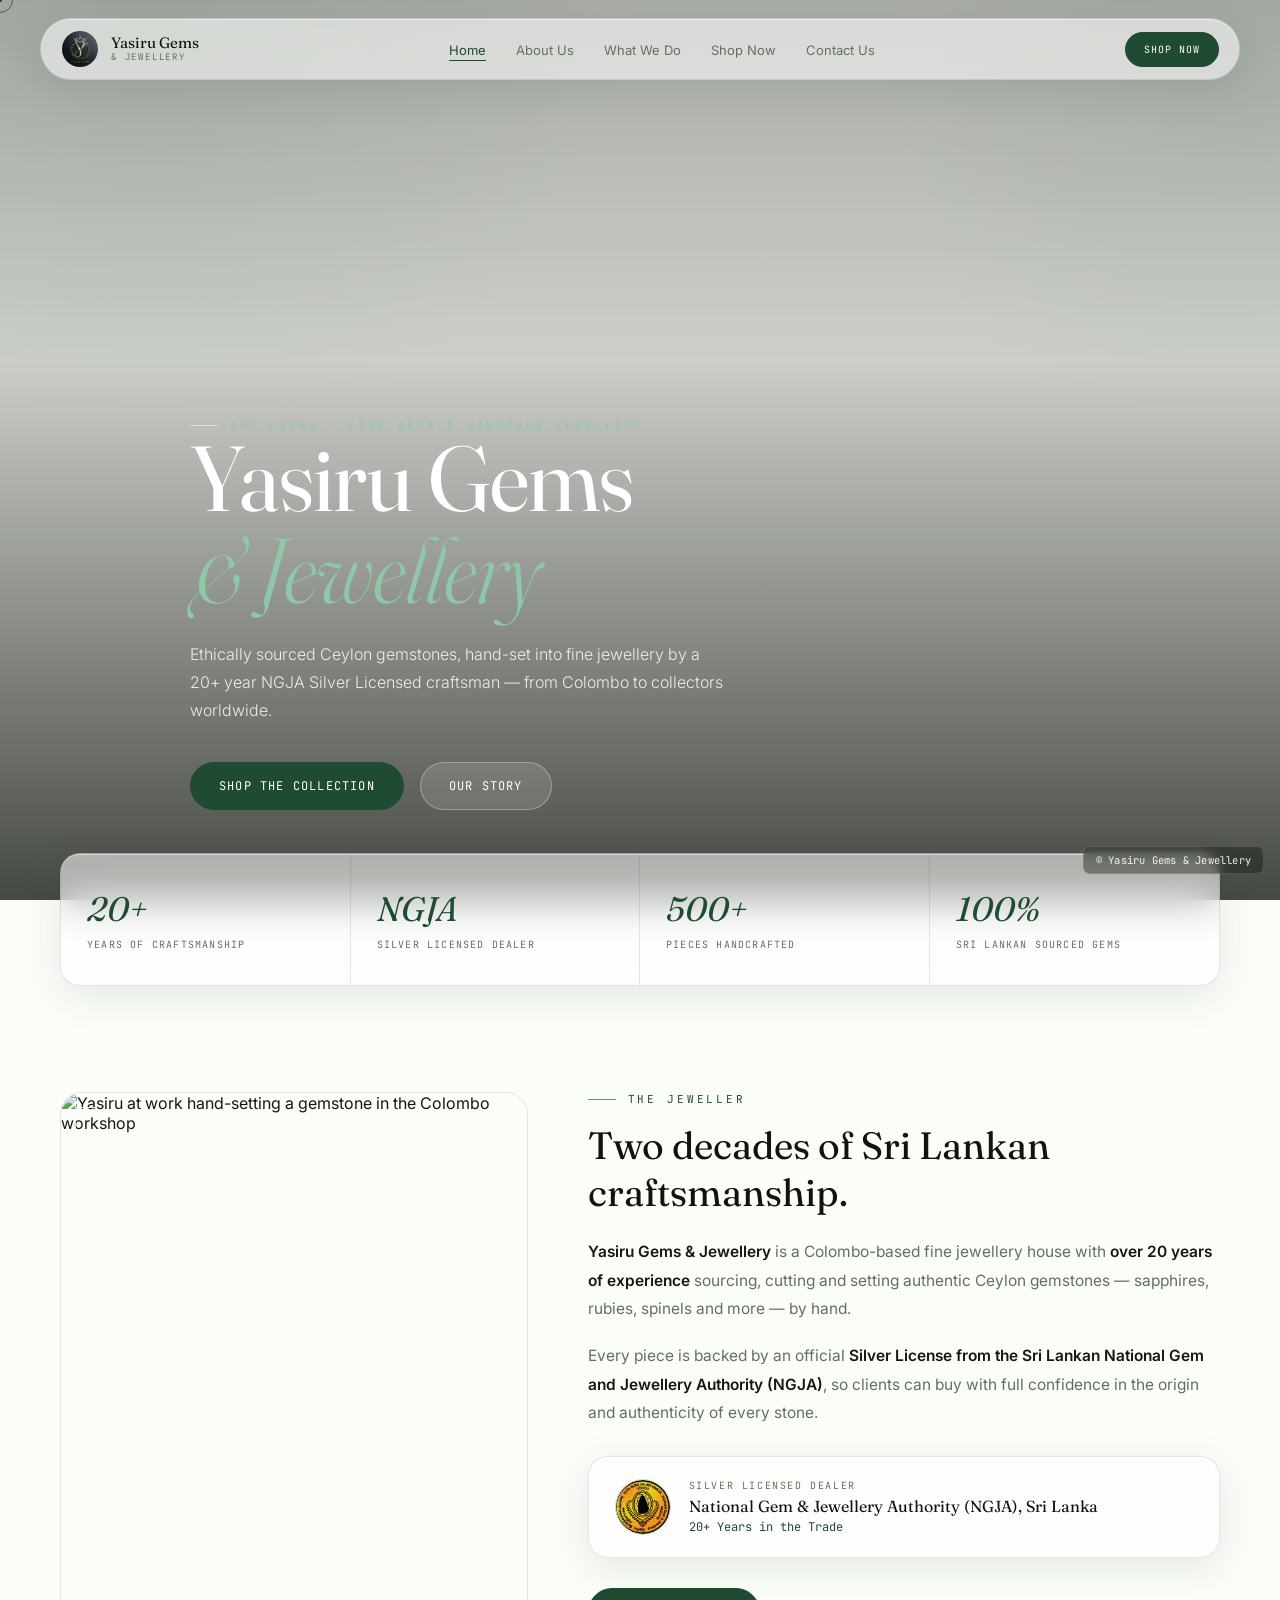
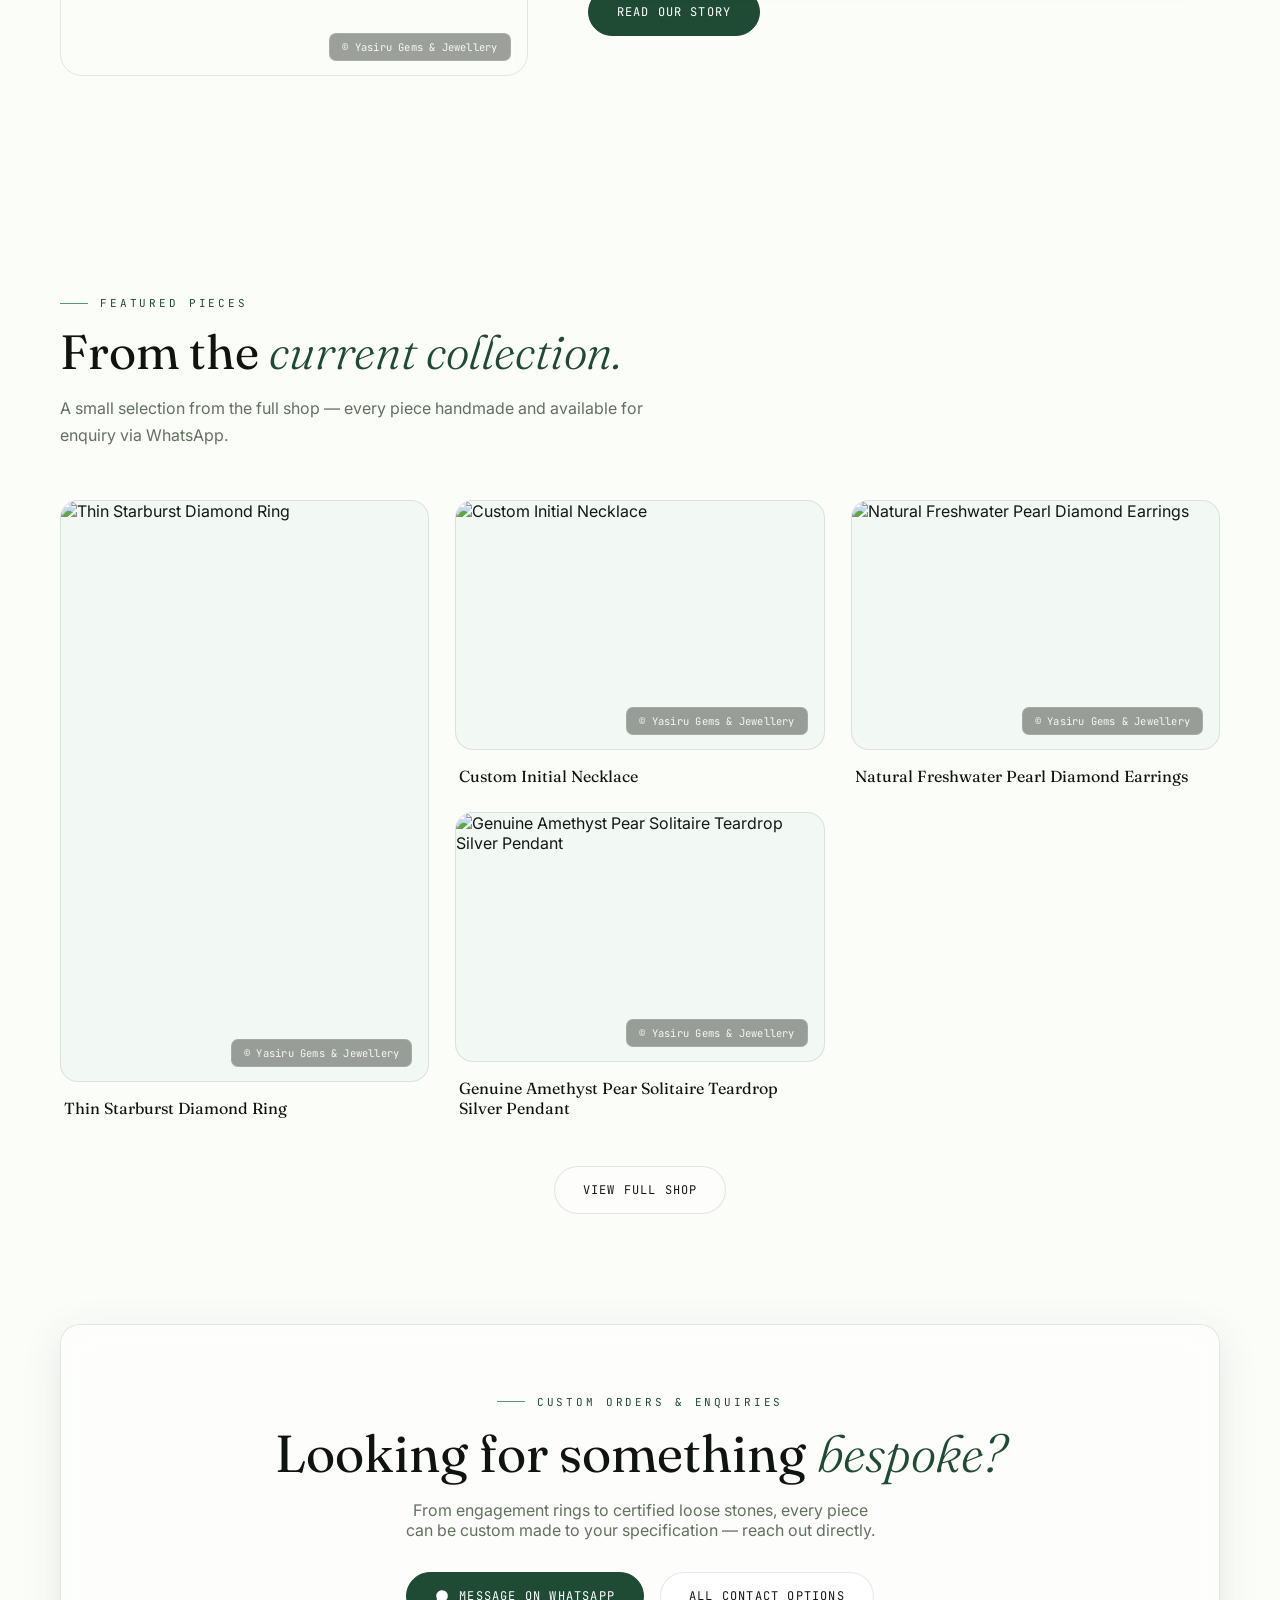
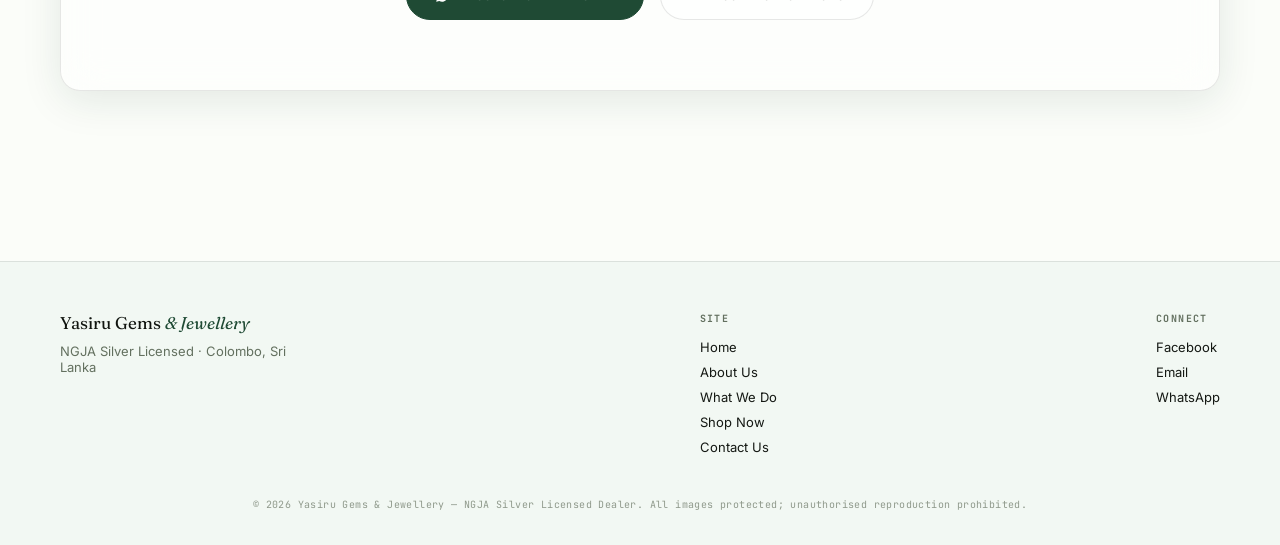
==== commit a982154c: "Update product details in index.html" ====
--- a/index.html
+++ b/index.html
@@ -115,7 +115,7 @@
 
         <!-- NGJA BADGE — replace the "N" below with <img src="assets/img/ngja-logo.png" alt="..."> to use the official NGJA logo -->
         <div class="cert-badge glass">
-         <div class="cert-ring"> <img src="NGJA.jpg"></div>
+             <div class="cert-ring"> <img src="NGJA.jpg"></div>
           <div class="cert-text">
             <div class="label">Silver Licensed Dealer</div>
             <div class="name">National Gem &amp; Jewellery Authority (NGJA), Sri Lanka</div>
@@ -151,22 +151,22 @@
       <!-- ---- PRODUCT 1 ---- -->
       <article class="photo-card" data-size="tall">
         <div class="photo-frame lightbox-item"
-             data-product-name="Royal Blue Sapphire Ring"
+             data-product-name="Thin Starburst Diamond Ring"
              data-product-category="Rings"
     
              data-product-sku="YG-R001">
-          <img src="https://images.unsplash.com/photo-1605100804763-247f67b3557e?q=80&w=1200&auto=format&fit=crop" alt="Royal Blue Sapphire Ring — handmade in 18k gold, Ceylon sapphire">
+          <img src="YG-R001.jpg" alt="Thin Starburst Diamond Ring">
           <div class="overlay-top">
             <span class="id-tag">YG-R001</span>
             <span class="protected-tag"><svg viewBox="0 0 24 24" fill="none" stroke="currentColor" stroke-width="1.8"><path d="M12 2l7 4v6c0 5-3.4 8-7 10-3.6-2-7-5-7-10V6l7-4z"/></svg>PROTECTED</span>
           </div>
           <div class="media-overlay">
             <div class="overlay-info">
-              <h3>Royal Blue Sapphire Ring</h3>
-              <div class="overlay-meta">18k Gold &middot; Ceylon Sapphire</div>
+              <h3>Thin Starburst Diamond Ring</h3>
+              <div class="overlay-meta">Ring</div>
               <div class="buy-row">
 
-                <button class="buy-btn" type="button" data-product-name="Royal Blue Sapphire Ring" data-product-sku="YG-R001" data-product-price="">
+                <button class="buy-btn" type="button" data-product-name="Thin Starburst Diamond Ring" data-product-sku="YG-R001" data-product-price="">
                   <svg viewBox="0 0 24 24" fill="currentColor" width="13" height="13"><path d="M12.04 2C6.58 2 2.13 6.45 2.13 11.91c0 1.75.46 3.45 1.33 4.95L2.05 22l5.28-1.38a9.87 9.87 0 004.71 1.2h.01c5.46 0 9.91-4.45 9.91-9.91 0-2.65-1.03-5.14-2.9-7.01A9.82 9.82 0 0012.04 2z"/></svg>
                   Buy Now
                 </button>
@@ -174,28 +174,28 @@
             </div>
           </div>
         </div>
-        <div class="photo-caption"><span class="cap-title">Royal Blue Sapphire Ring</span><span class="cap-loc"></span></div>
+        <div class="photo-caption"><span class="cap-title">Thin Starburst Diamond Ring</span><span class="cap-loc"></span></div>
       </article>
 
       <!-- ---- PRODUCT 2 ---- -->
       <article class="photo-card">
         <div class="photo-frame lightbox-item"
-             data-product-name="Emerald Drop Necklace"
+             data-product-name="Custom Initial Necklace"
              data-product-category="Necklaces"
-             data-product-price="USD 1,890"
-             data-product-sku="YG-N022">
-          <img src="https://images.unsplash.com/photo-1599643477877-530eb83abc8e?q=80&w=1200&auto=format&fit=crop" alt="Emerald Drop Necklace — handcrafted 18k gold setting">
+            
+             data-product-sku="YG-N001">
+          <img src="YG-N001.jpg" alt="Custom Initial Necklace">
           <div class="overlay-top">
-            <span class="id-tag">YG-N022</span>
+            <span class="id-tag">YG-N001</span>
             <span class="protected-tag"><svg viewBox="0 0 24 24" fill="none" stroke="currentColor" stroke-width="1.8"><path d="M12 2l7 4v6c0 5-3.4 8-7 10-3.6-2-7-5-7-10V6l7-4z"/></svg>PROTECTED</span>
           </div>
           <div class="media-overlay">
             <div class="overlay-info">
-              <h3>Emerald Drop Necklace</h3>
-              <div class="overlay-meta">18k Gold &middot; Emerald</div>
+              <h3>Custom Initial Necklace</h3>
+              <div class="overlay-meta">Custom Necklace</div>
               <div class="buy-row">
-                <span class="price-tag">USD 1,890</span>
-                <button class="buy-btn" type="button" data-product-name="Emerald Drop Necklace" data-product-sku="YG-N022" data-product-price="USD 1,890">
+              
+                <button class="buy-btn" type="button" data-product-name="Custom Initial Necklace" data-product-sku="YG-N001" data-product-price="">
                   <svg viewBox="0 0 24 24" fill="currentColor" width="13" height="13"><path d="M12.04 2C6.58 2 2.13 6.45 2.13 11.91c0 1.75.46 3.45 1.33 4.95L2.05 22l5.28-1.38a9.87 9.87 0 004.71 1.2h.01c5.46 0 9.91-4.45 9.91-9.91 0-2.65-1.03-5.14-2.9-7.01A9.82 9.82 0 0012.04 2z"/></svg>
                   Buy Now
                 </button>
@@ -203,28 +203,28 @@
             </div>
           </div>
         </div>
-        <div class="photo-caption"><span class="cap-title">Emerald Drop Necklace</span><span class="cap-loc">USD 1,890</span></div>
+        <div class="photo-caption"><span class="cap-title">Custom Initial Necklace</span><span class="cap-loc"></span></div>
       </article>
 
       <!-- ---- PRODUCT 3 ---- -->
       <article class="photo-card">
         <div class="photo-frame lightbox-item"
-             data-product-name="Ceylon Ruby Stud Earrings"
+             data-product-name="Natural Freshwater Pearl Diamond Earrings"
              data-product-category="Earrings"
-             data-product-price="USD 980"
-             data-product-sku="YG-E009">
-          <img src="https://images.unsplash.com/photo-1535632066927-ab7c9ab60908?q=80&w=1200&auto=format&fit=crop" alt="Ceylon Ruby Stud Earrings — 18k gold, handmade">
+            
+             data-product-sku="YG-E001">
+          <img src="YG-E001.jpg" alt="Natural Freshwater Pearl Diamond Earrings">
           <div class="overlay-top">
-            <span class="id-tag">YG-E009</span>
+            <span class="id-tag">YG-E001</span>
             <span class="protected-tag"><svg viewBox="0 0 24 24" fill="none" stroke="currentColor" stroke-width="1.8"><path d="M12 2l7 4v6c0 5-3.4 8-7 10-3.6-2-7-5-7-10V6l7-4z"/></svg>PROTECTED</span>
           </div>
           <div class="media-overlay">
             <div class="overlay-info">
-              <h3>Ceylon Ruby Stud Earrings</h3>
-              <div class="overlay-meta">18k Gold &middot; Ruby</div>
+              <h3>Natural Freshwater Pearl Diamond Earrings</h3>
+              <div class="overlay-meta">18k Gold &middot; Natural Pearl Diamond</div>
               <div class="buy-row">
-                <span class="price-tag">USD 980</span>
-                <button class="buy-btn" type="button" data-product-name="Ceylon Ruby Stud Earrings" data-product-sku="YG-E009" data-product-price="USD 980">
+  
+                <button class="buy-btn" type="button" data-product-name="Natural Freshwater Pearl Diamond Earrings" data-product-sku="YG-E001" data-product-price="">
                   <svg viewBox="0 0 24 24" fill="currentColor" width="13" height="13"><path d="M12.04 2C6.58 2 2.13 6.45 2.13 11.91c0 1.75.46 3.45 1.33 4.95L2.05 22l5.28-1.38a9.87 9.87 0 004.71 1.2h.01c5.46 0 9.91-4.45 9.91-9.91 0-2.65-1.03-5.14-2.9-7.01A9.82 9.82 0 0012.04 2z"/></svg>
                   Buy Now
                 </button>
@@ -232,28 +232,28 @@
             </div>
           </div>
         </div>
-        <div class="photo-caption"><span class="cap-title">Ceylon Ruby Studs</span><span class="cap-loc">USD 980</span></div>
+        <div class="photo-caption"><span class="cap-title">Natural Freshwater Pearl Diamond Earrings</span><span class="cap-loc"></span></div>
       </article>
 
       <!-- ---- PRODUCT 4 ---- -->
       <article class="photo-card">
         <div class="photo-frame lightbox-item"
-             data-product-name="Loose Padparadscha Sapphire"
-             data-product-category="Loose Gems"
-             data-product-price="USD 3,200"
-             data-product-sku="YG-G005">
-          <img src="https://images.unsplash.com/photo-1600703136783-bdb5ea365239?q=80&w=1200&auto=format&fit=crop" alt="Loose Padparadscha Sapphire — certified Ceylon gemstone">
+             data-product-name="Genuine Amethyst Pear Solitaire Teardrop Silver Pendant"
+             data-product-category="Teardrop Silver Pendant"
+       
+             data-product-sku="YG-P001">
+          <img src="YG-P001.jpg" alt="Genuine Amethyst Pear Solitaire Teardrop Silver Pendant">
           <div class="overlay-top">
-            <span class="id-tag">YG-G005</span>
+            <span class="id-tag">YG-P001</span>
             <span class="protected-tag"><svg viewBox="0 0 24 24" fill="none" stroke="currentColor" stroke-width="1.8"><path d="M12 2l7 4v6c0 5-3.4 8-7 10-3.6-2-7-5-7-10V6l7-4z"/></svg>PROTECTED</span>
           </div>
           <div class="media-overlay">
             <div class="overlay-info">
-              <h3>Loose Padparadscha Sapphire</h3>
-              <div class="overlay-meta">Certified &middot; 2.4ct</div>
-              <div class="buy-row">
-                <span class="price-tag">USD 3,200</span>
-                <button class="buy-btn" type="button" data-product-name="Loose Padparadscha Sapphire" data-product-sku="YG-G005" data-product-price="USD 3,200">
+              <h3>Genuine Amethyst Pear Solitaire Teardrop Silver Pendant</h3>
+              <div class="overlay-meta"></div>
+              <div class="buy-now">
+  
+                <button class="buy-btn" type="button" data-product-name="Genuine Amethyst Pear Solitaire Teardrop Silver Pendant" data-product-sku="YG-P001" data-product-price="">
                   <svg viewBox="0 0 24 24" fill="currentColor" width="13" height="13"><path d="M12.04 2C6.58 2 2.13 6.45 2.13 11.91c0 1.75.46 3.45 1.33 4.95L2.05 22l5.28-1.38a9.87 9.87 0 004.71 1.2h.01c5.46 0 9.91-4.45 9.91-9.91 0-2.65-1.03-5.14-2.9-7.01A9.82 9.82 0 0012.04 2z"/></svg>
                   Buy Now
                 </button>
@@ -261,7 +261,7 @@
             </div>
           </div>
         </div>
-        <div class="photo-caption"><span class="cap-title">Padparadscha Sapphire</span><span class="cap-loc">USD 3,200</span></div>
+        <div class="photo-caption"><span class="cap-title">Genuine Amethyst Pear Solitaire Teardrop Silver Pendant</span><span class="cap-loc"></span></div>
       </article>
 
     </div>
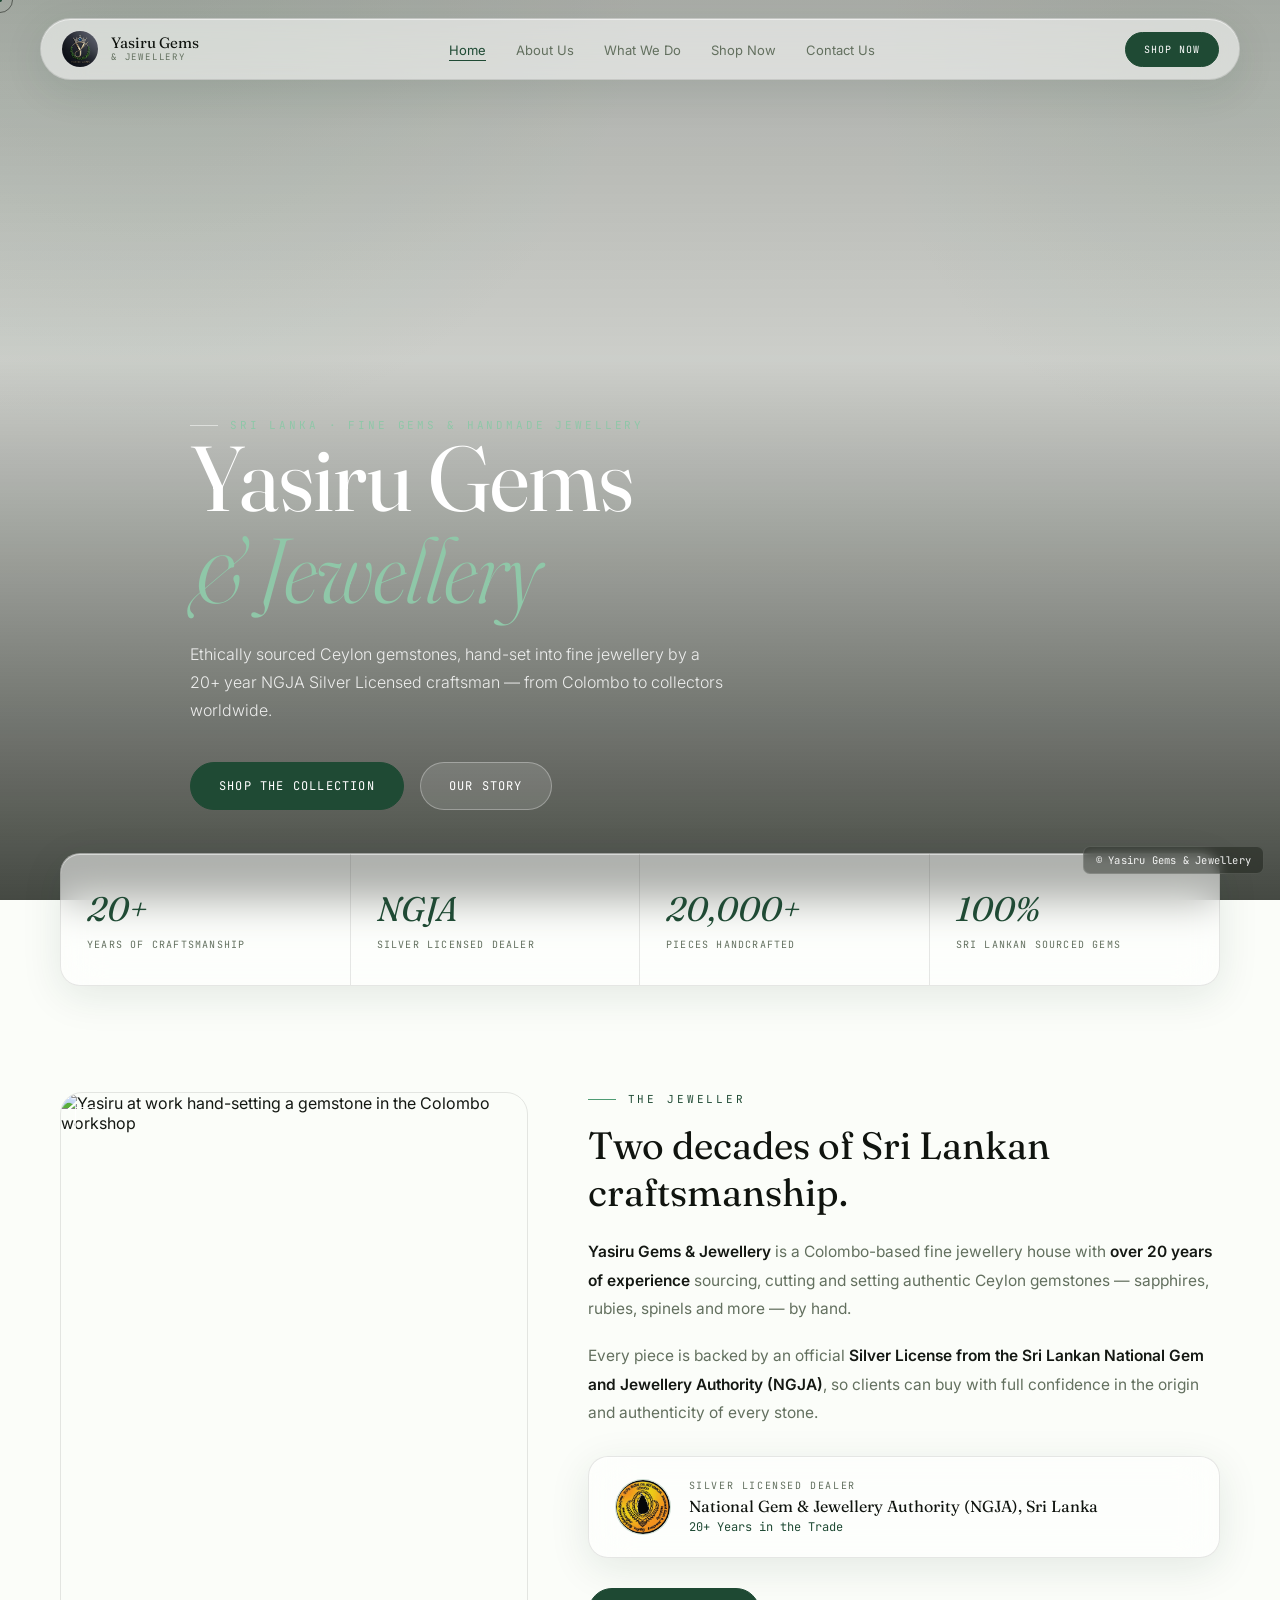
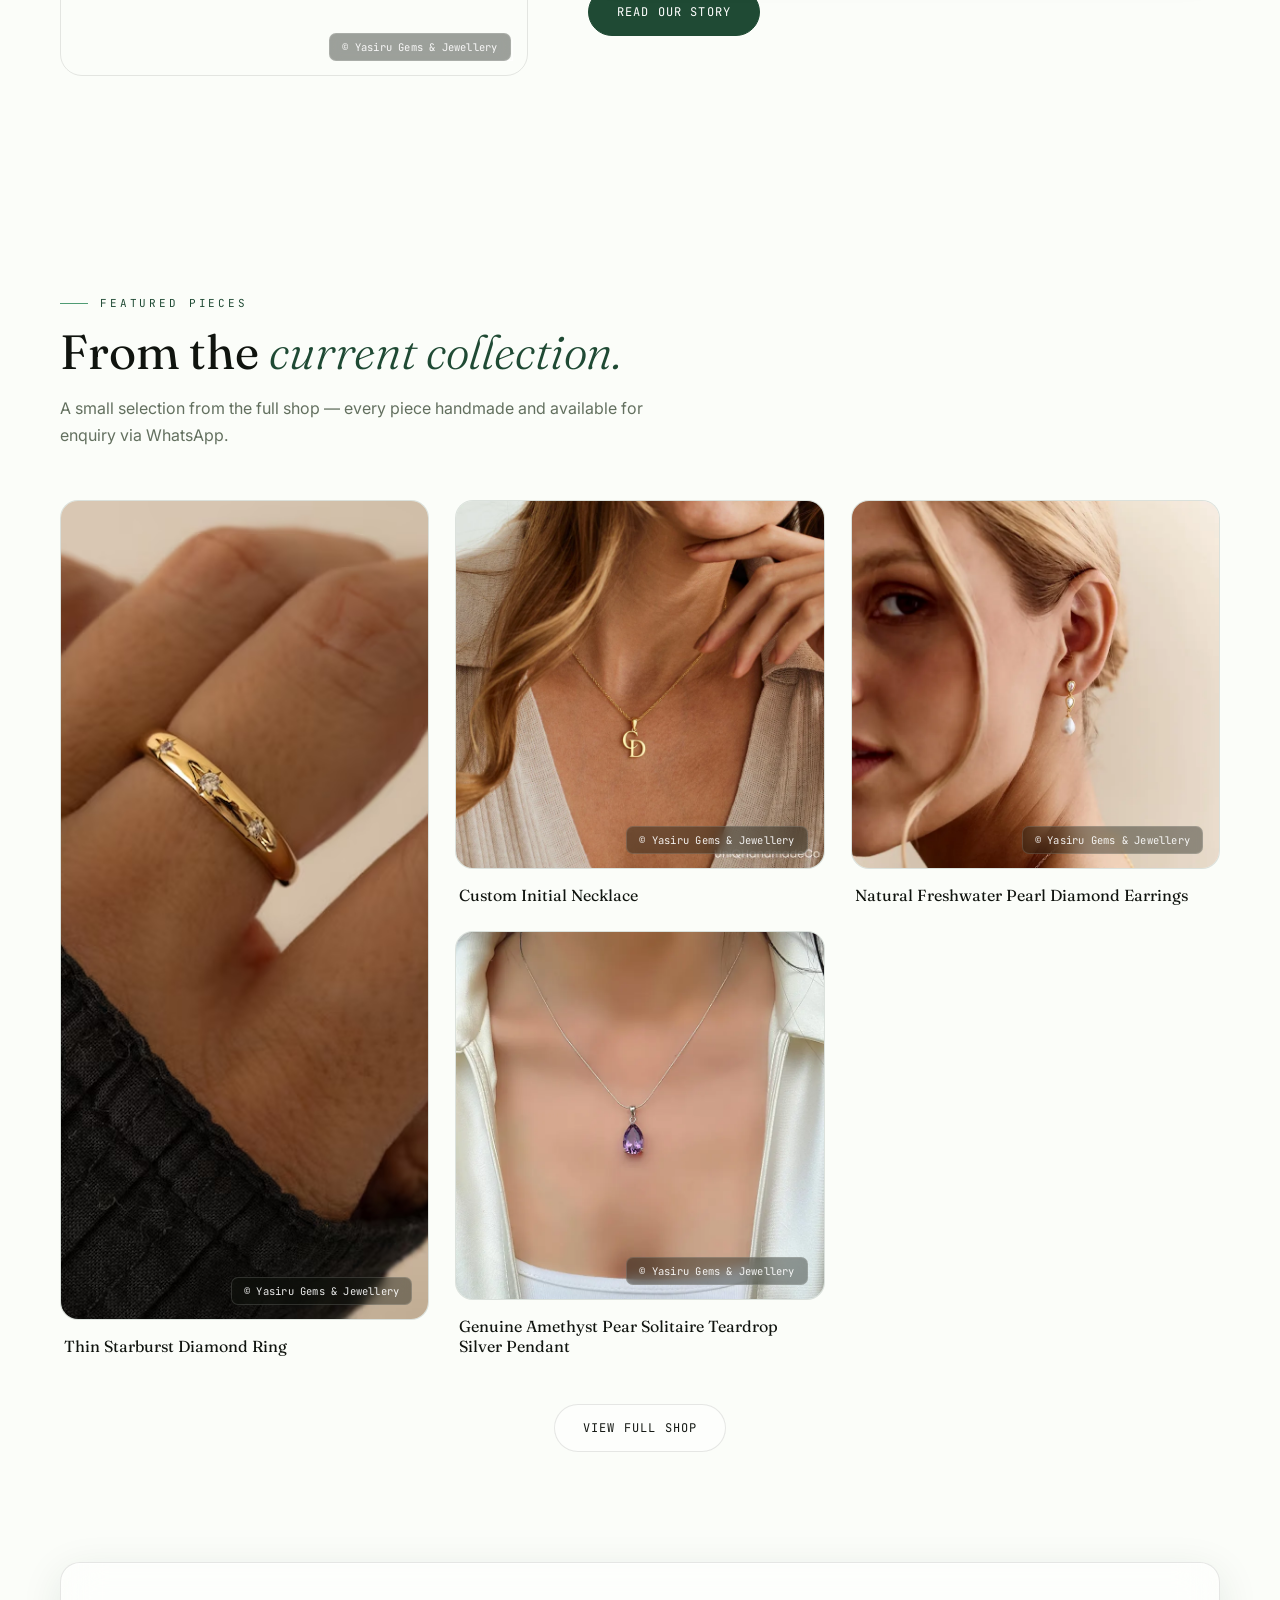
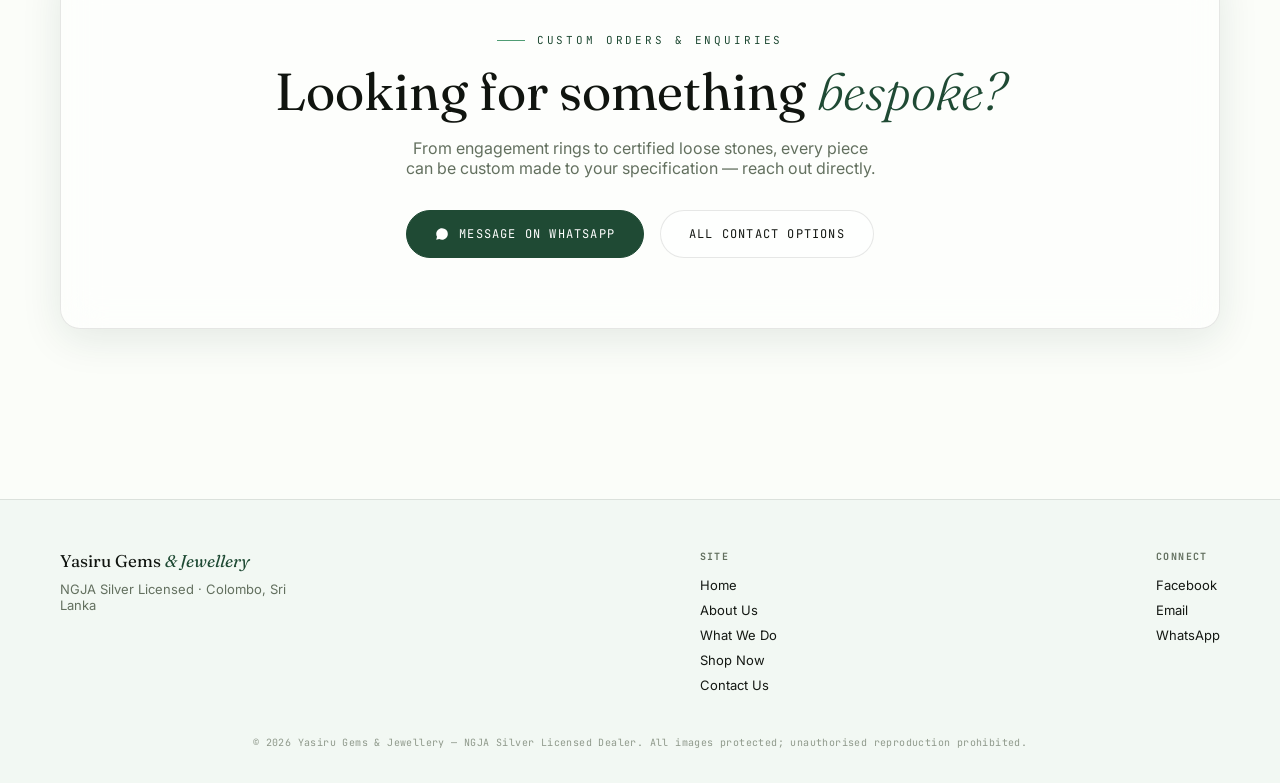
==== commit 3047a4fc: "Update index.html" ====
--- a/index.html
+++ b/index.html
@@ -87,7 +87,7 @@
   <div class="stats-strip glass" style="transform:translateY(-46px);">
     <div class="stat"><div class="num">20+</div><div class="lbl">Years of Craftsmanship</div></div>
     <div class="stat"><div class="num">NGJA</div><div class="lbl">Silver Licensed Dealer</div></div>
-    <div class="stat"><div class="num">500+</div><div class="lbl">Pieces Handcrafted</div></div>
+    <div class="stat"><div class="num">20,000+</div><div class="lbl">Pieces Handcrafted</div></div>
     <div class="stat"><div class="num">100%</div><div class="lbl">Sri Lankan Sourced Gems</div></div>
   </div>
 </div>
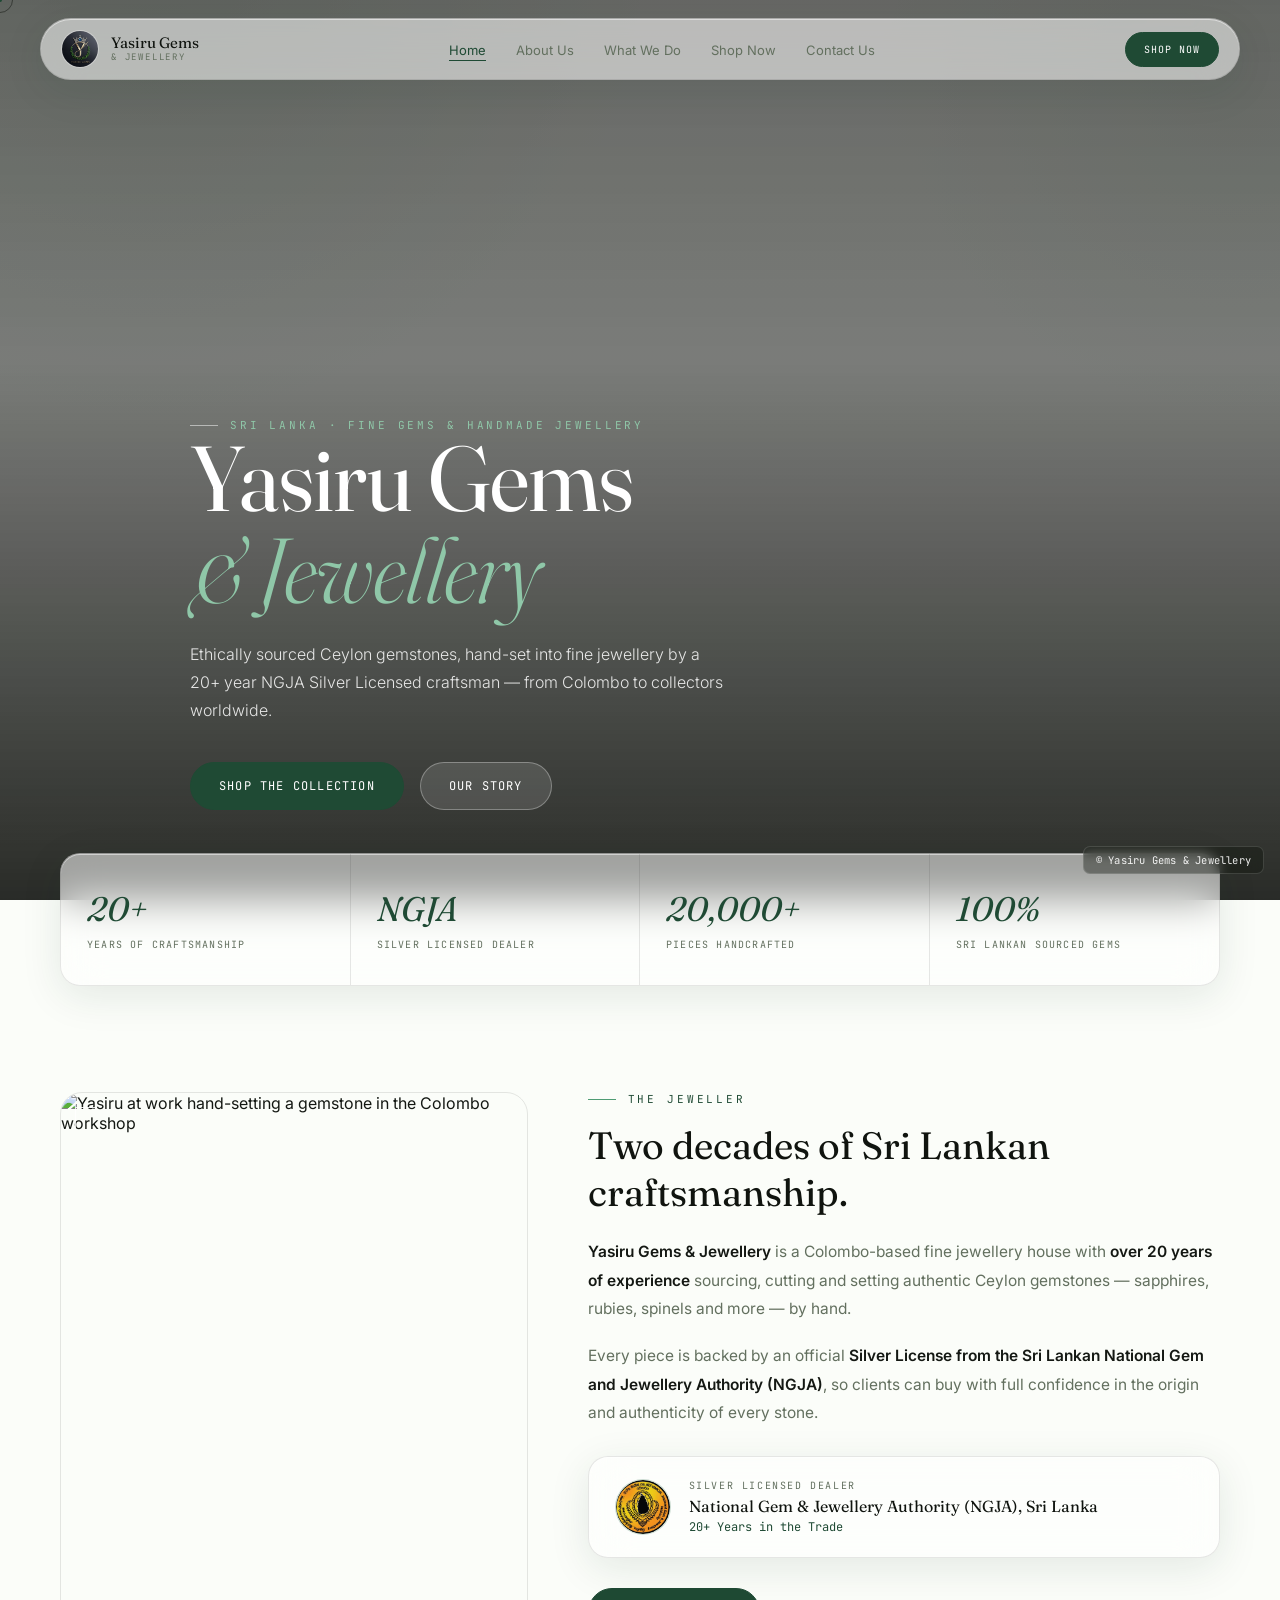
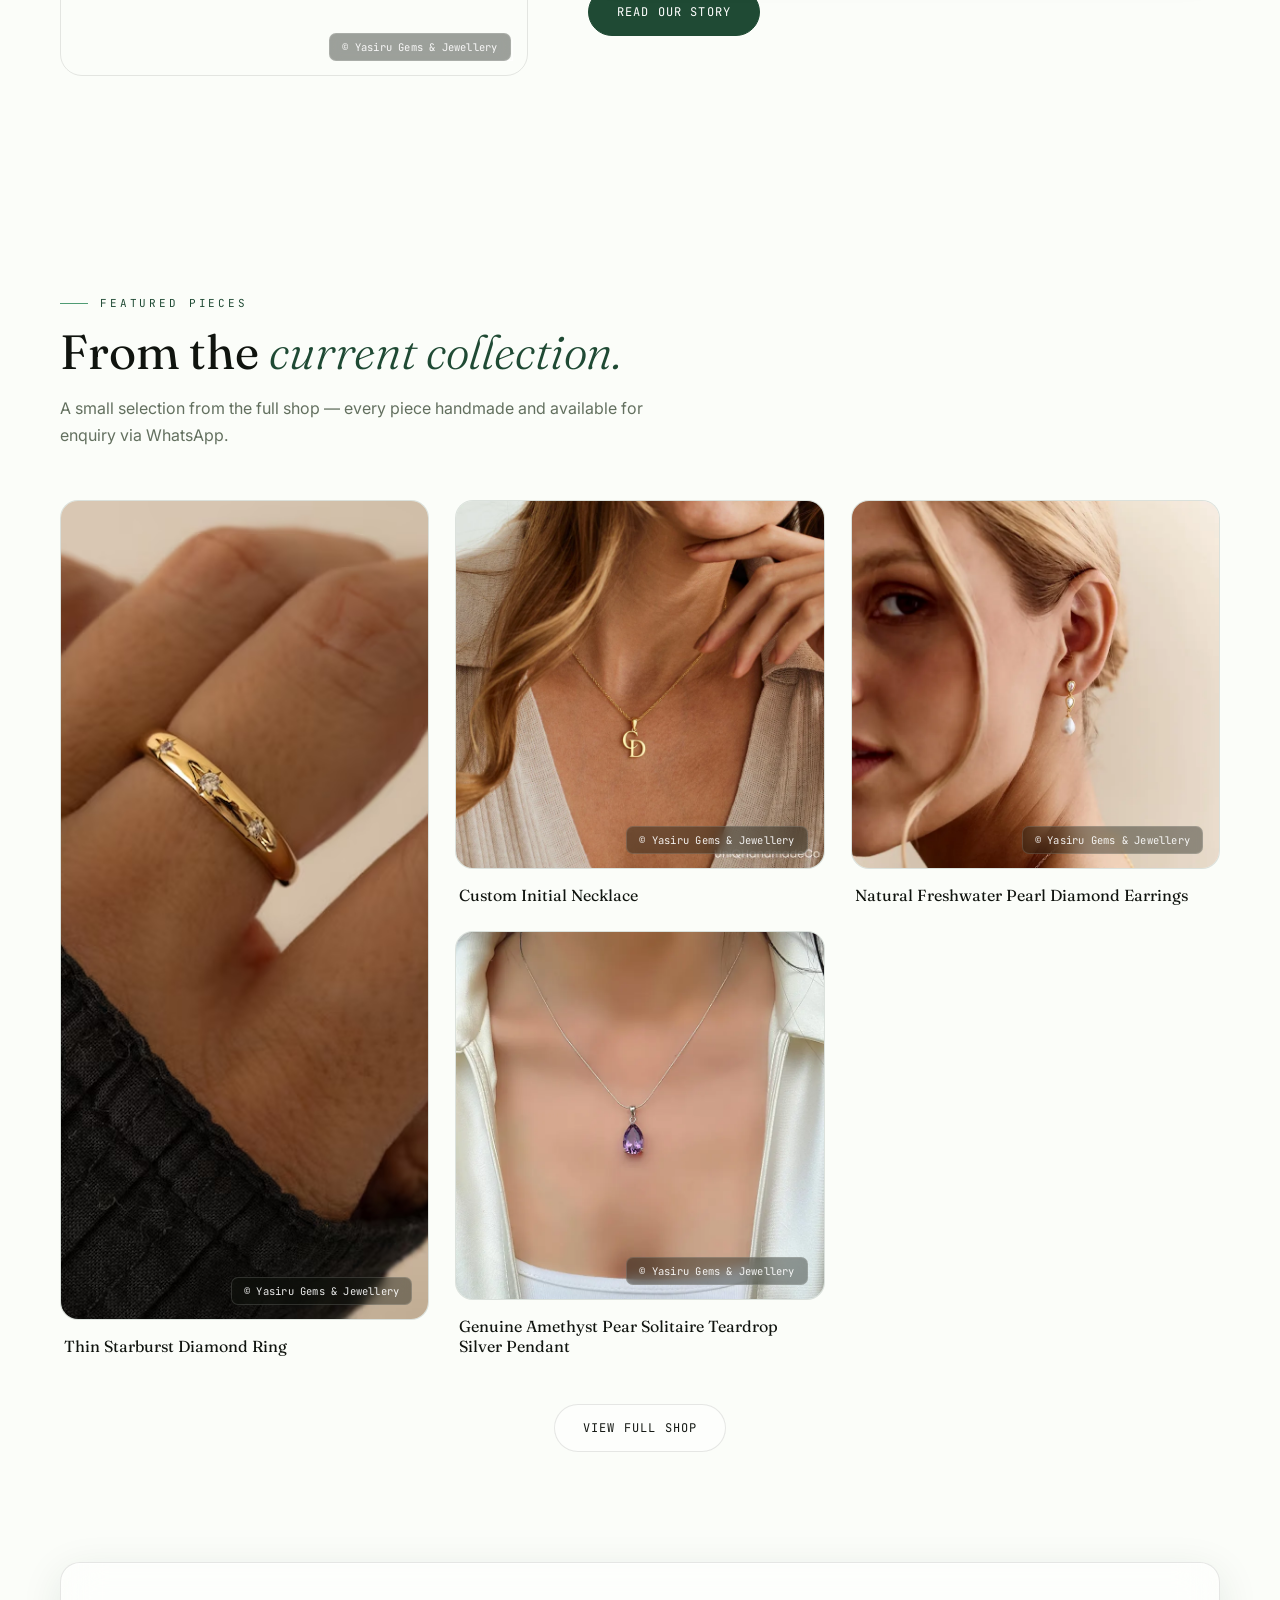
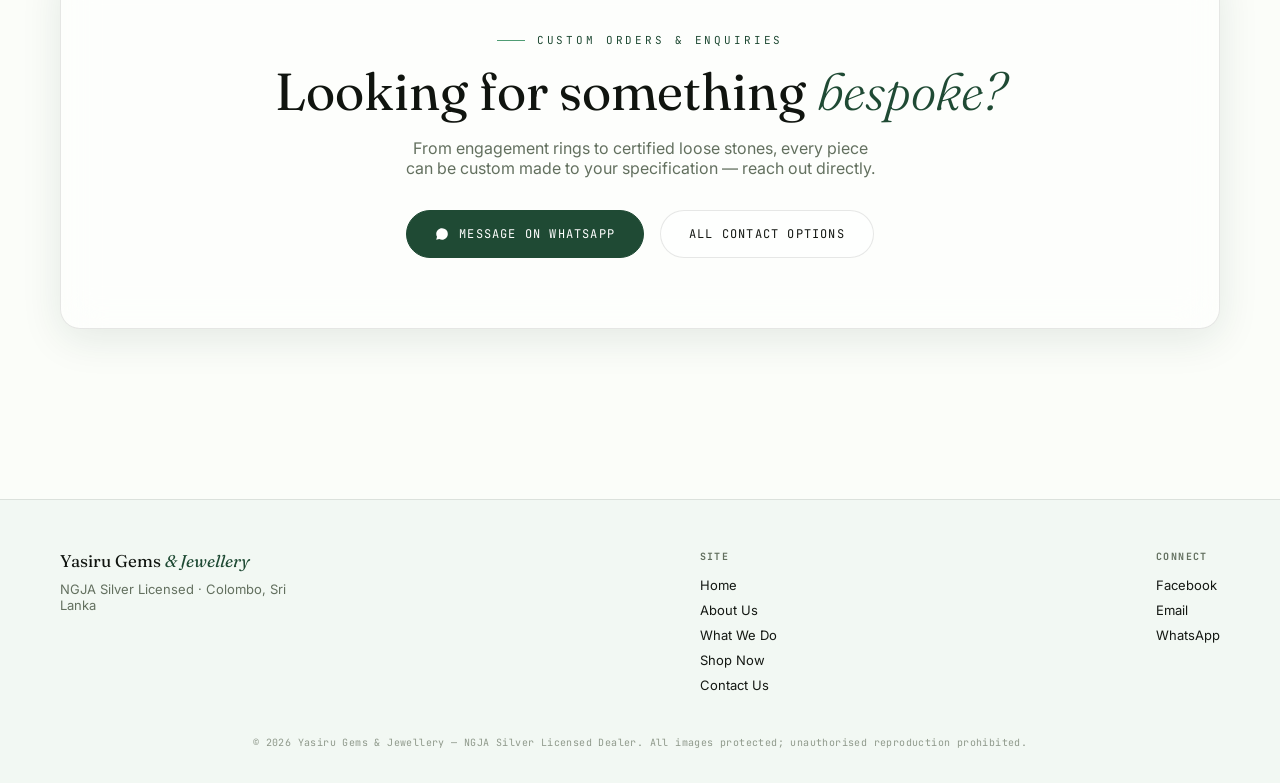
==== commit 065268f2: "Update hero section to use background video Replaced hero section image with a background video and " ====
--- a/index.html
+++ b/index.html
@@ -61,13 +61,17 @@
   <a href="contact.html">Contact Us</a>
 </div>
 
-<!-- ============================================================
-     HERO — EDIT: banner image, eyebrow label, headline, subtext,
-     and the two button labels/links. The watermark on this banner
-     is added automatically by CSS — nothing to edit for that.
-     ============================================================ -->
-<section class="hero-bg" style="background-image:url('https://images.unsplash.com/photo-1611591437281-460bfbe1220a?q=80&w=1800&auto=format&fit=crop');">
-  <div class="hero-content">
+<section class="hero-bg" style="position: relative; overflow: hidden;">
+  <!-- Background Video Eka -->
+  <video autoplay muted loop playsinline style="position: absolute; top: 0; left: 0; width: 100%; height: 100%; object-fit: cover; z-index: 1;">
+    <source src="Banner.mp4" type="video/mp4">
+  </video>
+
+  <!-- Dark Overlay (Video eka udata text eka lassanata penna dark shade ekak danna) -->
+  <div style="position: absolute; top: 0; left: 0; width: 100%; height: 100%; background: rgba(0,0,0,0.4); z-index: 2;"></div>
+
+  <!-- Hero Content (Text saha buttons) -->
+  <div class="hero-content" style="position: relative; z-index: 3;">
     <div class="wrap">
       <div class="eyebrow on-dark">SRI LANKA &middot; FINE GEMS &amp; HANDMADE JEWELLERY</div>
       <h1 class="headline">Yasiru Gems<br><em>&amp; Jewellery</em></h1>
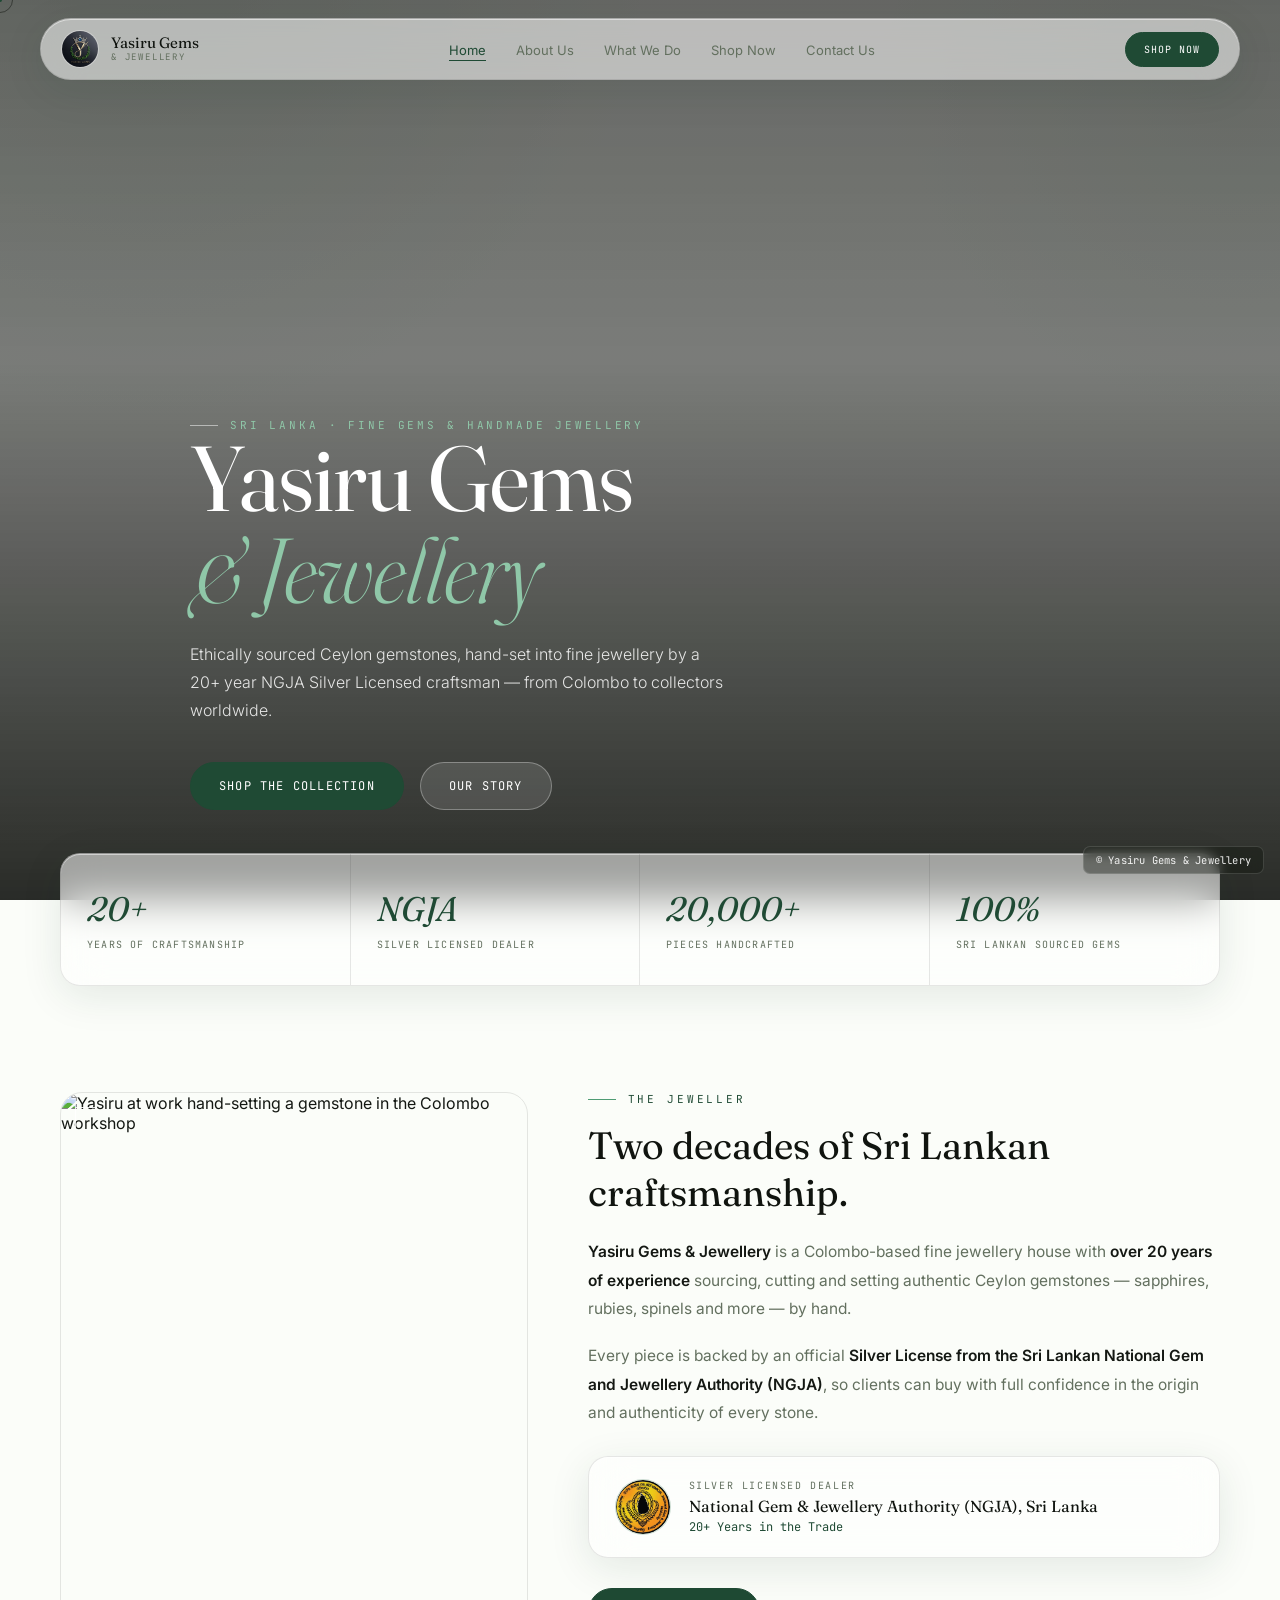
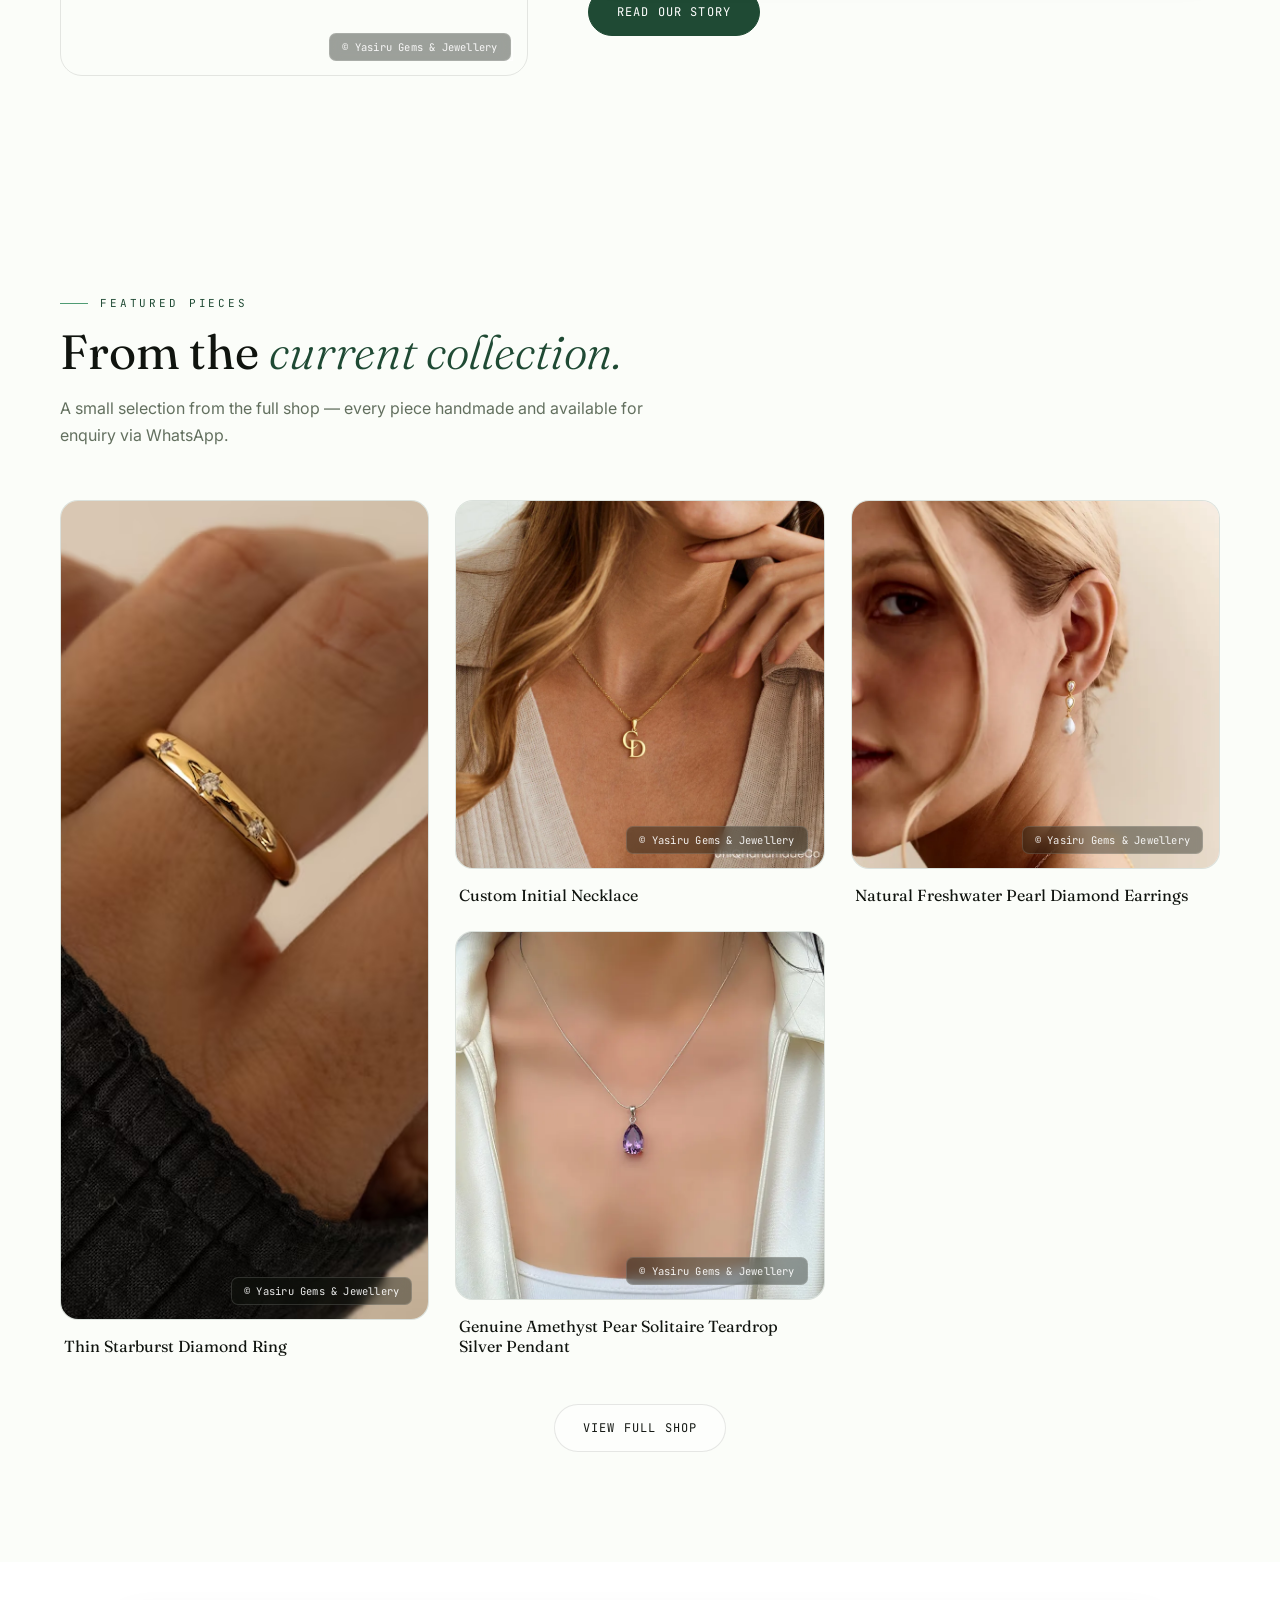
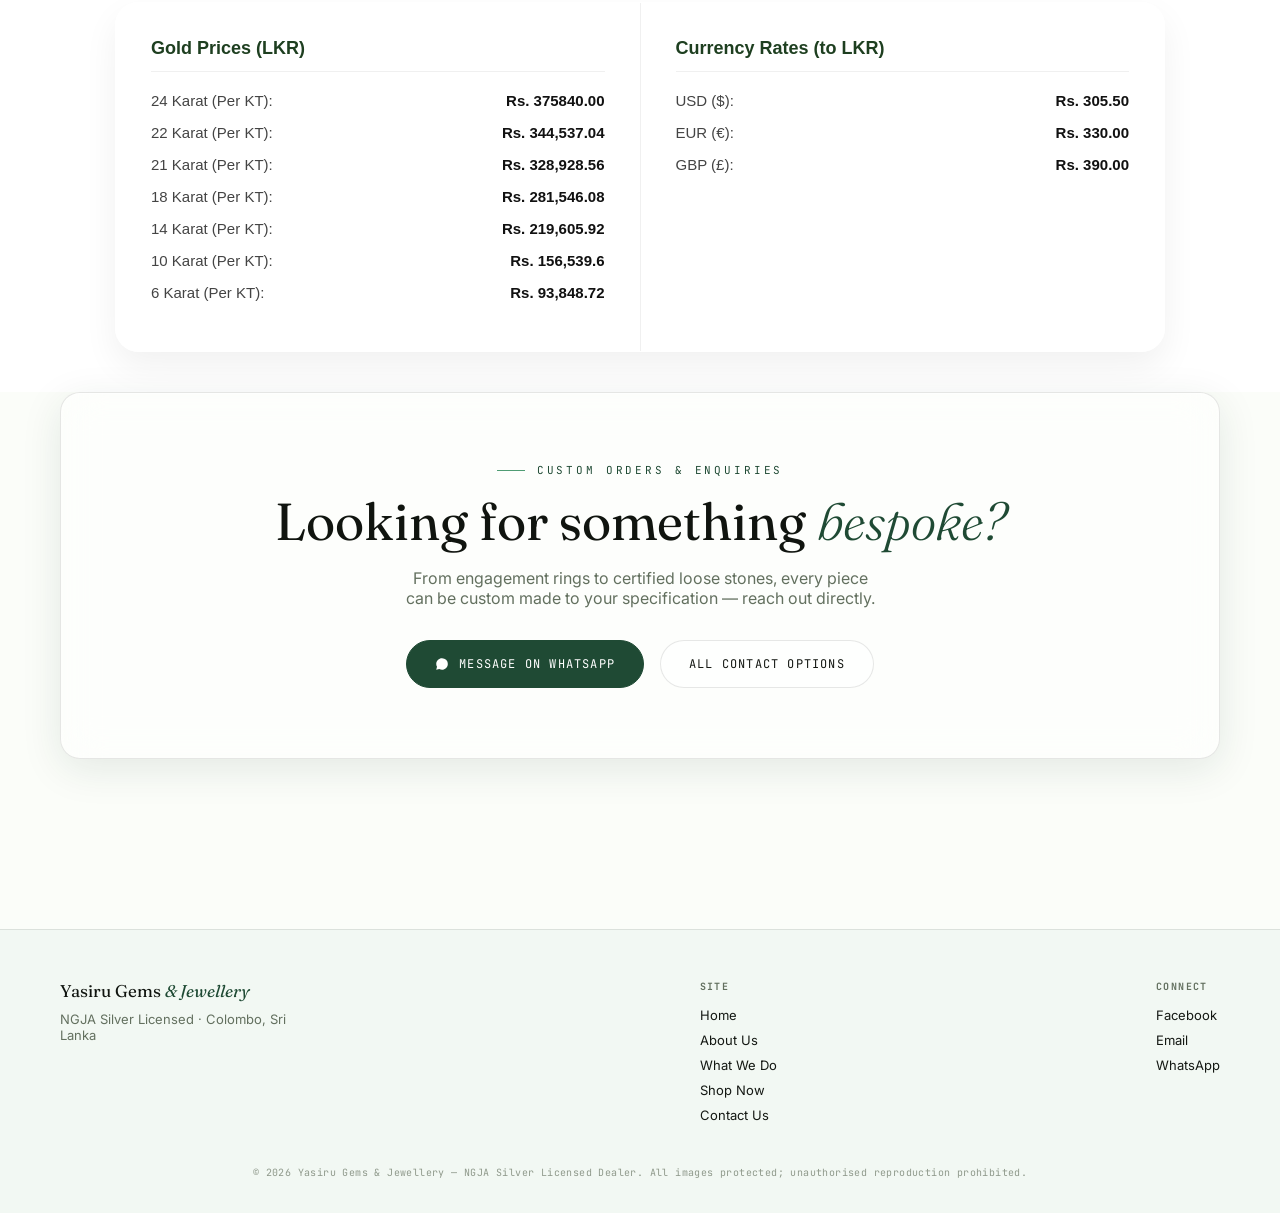
==== commit 14564bbe: "Add Unified Liquid Glass Market Rates Card" ====
--- a/index.html
+++ b/index.html
@@ -64,7 +64,7 @@
 <section class="hero-bg" style="position: relative; overflow: hidden;">
   <!-- Background Video Eka -->
   <video autoplay muted loop playsinline style="position: absolute; top: 0; left: 0; width: 100%; height: 100%; object-fit: cover; z-index: 1;">
-    <source src="Banner.mp4" type="video/mp4">
+    <source src="https://raw.githubusercontent.com/prymexai-cyber/YasiruGems-orginal/main/Banner.mp4" type="video/mp4">
   </video>
 
   <!-- Dark Overlay (Video eka udata text eka lassanata penna dark shade ekak danna) -->
@@ -275,6 +275,126 @@
     </div>
   </div>
 </section>
+
+
+
+
+
+
+  <!-- Unified Liquid Glass Market Rates Card -->
+<section style="padding: 40px 20px; background-color: #ffffff; display: flex; justify-content: center; align-items: center; font-family: sans-serif;">
+    <div style="width: 100%; max-width: 1050px;">
+        
+        <!-- Main Single Glass Container -->
+        <div style="background: rgba(255, 255, 255, 0.75); backdrop-filter: blur(20px); -webkit-backdrop-filter: blur(20px); border: 1px solid rgba(255, 255, 255, 0.9); border-radius: 24px; box-shadow: 0 15px 35px rgba(0, 0, 0, 0.06); display: flex; flex-wrap: wrap; overflow: hidden;">
+            
+            <!-- Left Side: Gold Rates -->
+            <div style="flex: 1; min-width: 300px; padding: 35px; border-right: 1px solid rgba(0, 0, 0, 0.06); text-align: left;">
+                <h3 style="margin-bottom: 20px; color: #1e3f20; font-size: 18px; font-weight: 600; border-bottom: 1px solid rgba(0,0,0,0.06); padding-bottom: 12px;">
+                    Gold Prices (LKR)
+                </h3>
+
+                <div style="display: flex; justify-content: space-between; margin: 15px 0; font-size: 15px; color: #444444;">
+                    <span>24 Karat (Per KT):</span>
+                    <strong id="gold-24k" style="color: #111111; font-weight: 600;">Loading...</strong>
+                </div>
+
+
+                <div style="display: flex; justify-content: space-between; margin: 15px 0; font-size: 15px; color: #444444;">
+                    <span>22 Karat (Per KT):</span>
+                    <strong id="gold-22k" style="color: #111111; font-weight: 600;">Loading...</strong>
+                </div>
+
+                <div style="display: flex; justify-content: space-between; margin: 15px 0; font-size: 15px; color: #444444;">
+                    <span>21 Karat (Per KT):</span>
+                    <strong id="gold-21k" style="color: #111111; font-weight: 600;">Loading...</strong>
+               </div>
+
+                <div style="display: flex; justify-content: space-between; margin: 15px 0; font-size: 15px; color: #444444;">
+                    <span>18 Karat (Per KT):</span>
+                    <strong id="gold-18k" style="color: #111111; font-weight: 600;">Loading...</strong>
+                </div>
+
+                <div style="display: flex; justify-content: space-between; margin: 15px 0; font-size: 15px; color: #444444;">
+                    <span>14 Karat (Per KT):</span>
+                    <strong id="gold-14k" style="color: #111111; font-weight: 600;">Loading...</strong>
+                </div>
+
+                <div style="display: flex; justify-content: space-between; margin: 15px 0; font-size: 15px; color: #444444;">
+                    <span>10 Karat (Per KT):</span>
+                    <strong id="gold-10k" style="color: #111111; font-weight: 600;">Loading...</strong>
+                </div>
+
+                <div style="display: flex; justify-content: space-between; margin: 15px 0; font-size: 15px; color: #444444;">
+                    <span>6 Karat (Per KT):</span>
+                    <strong id="gold-6k" style="color: #111111; font-weight: 600;">Loading...</strong>
+                </div>
+
+            </div>
+
+            <!-- Right Side: Currency Rates -->
+            <div style="flex: 1; min-width: 300px; padding: 35px; text-align: left;">
+                <h3 style="margin-bottom: 20px; color: #1e3f20; font-size: 18px; font-weight: 600; border-bottom: 1px solid rgba(0,0,0,0.06); padding-bottom: 12px;">
+                    Currency Rates (to LKR)
+                </h3>
+                <div style="display: flex; justify-content: space-between; margin: 15px 0; font-size: 15px; color: #444444;">
+                    <span>USD ($):</span>
+                    <strong id="rate-usd" style="color: #111111; font-weight: 600;">Loading...</strong>
+                </div>
+                <div style="display: flex; justify-content: space-between; margin: 15px 0; font-size: 15px; color: #444444;">
+                    <span>EUR (€):</span>
+                    <strong id="rate-eur" style="color: #111111; font-weight: 600;">Loading...</strong>
+                </div>
+                <div style="display: flex; justify-content: space-between; margin: 15px 0; font-size: 15px; color: #444444;">
+                    <span>GBP (£):</span>
+                    <strong id="rate-gbp" style="color: #111111; font-weight: 600;">Loading...</strong>
+                </div>
+            </div>
+
+        </div>
+
+    </div>
+</section>
+
+<!-- JavaScript to Update Rates -->
+<script>
+    async function loadMarketData() {
+        try {
+            let response = await fetch('https://open.er-api.com/v6/latest/USD');
+            let data = await response.json();
+
+            if (data && data.rates) {
+                let usdToLkr = data.rates.LKR;
+                let eurToLkr = usdToLkr / data.rates.EUR;
+                let gbpToLkr = usdToLkr / data.rates.GBP;
+
+                document.getElementById('rate-usd').innerText = 'Rs. ' + usdToLkr.toFixed(2);
+                document.getElementById('rate-eur').innerText = 'Rs. ' + eurToLkr.toFixed(2);
+                document.getElementById('rate-gbp').innerText = 'Rs. ' + gbpToLkr.toFixed(2);
+            }
+        } catch (e) {
+            document.getElementById('rate-usd').innerText = 'Rs. 305.50';
+            document.getElementById('rate-eur').innerText = 'Rs. 330.00';
+            document.getElementById('rate-gbp').innerText = 'Rs. 390.00';
+        }
+
+        // දෛනික රන් මිල මෙතැනින් අතින් වෙනස් කරගත හැක
+        document.getElementById('gold-24k').innerText = 'Rs. 375840.00';
+        document.getElementById('gold-22k').innerText = 'Rs. 344,537.04 ';
+         document.getElementById('gold-21k').innerText = 'Rs. 328,928.56 ';
+        document.getElementById('gold-18k').innerText = 'Rs. 281,546.08';
+         document.getElementById('gold-14k').innerText = 'Rs. 219,605.92';
+          document.getElementById('gold-10k').innerText = 'Rs. 156,539.6';
+           document.getElementById('gold-6k').innerText = 'Rs. 93,848.72';
+    }
+
+    loadMarketData();
+</script>
+
+
+
+
+  
 
 <!-- ============================================================
      CTA — EDIT: heading, subtext, WhatsApp message
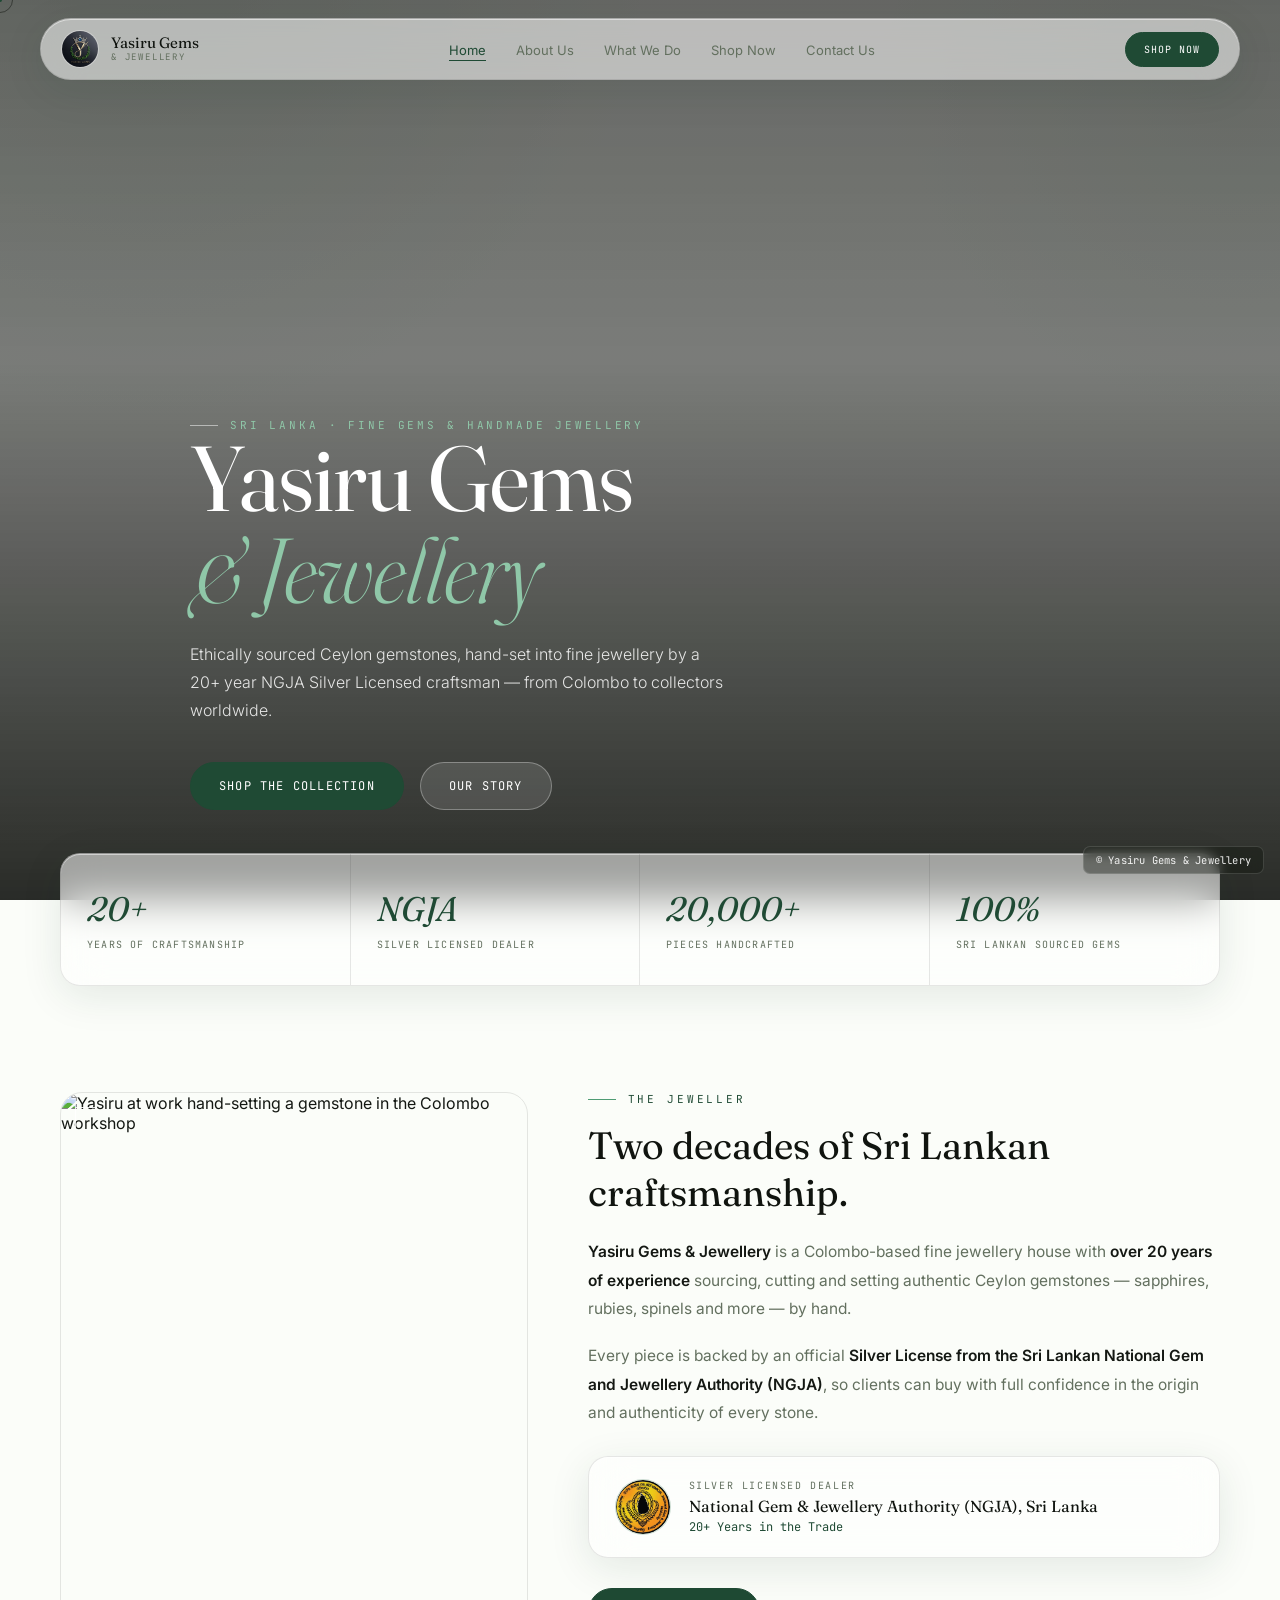
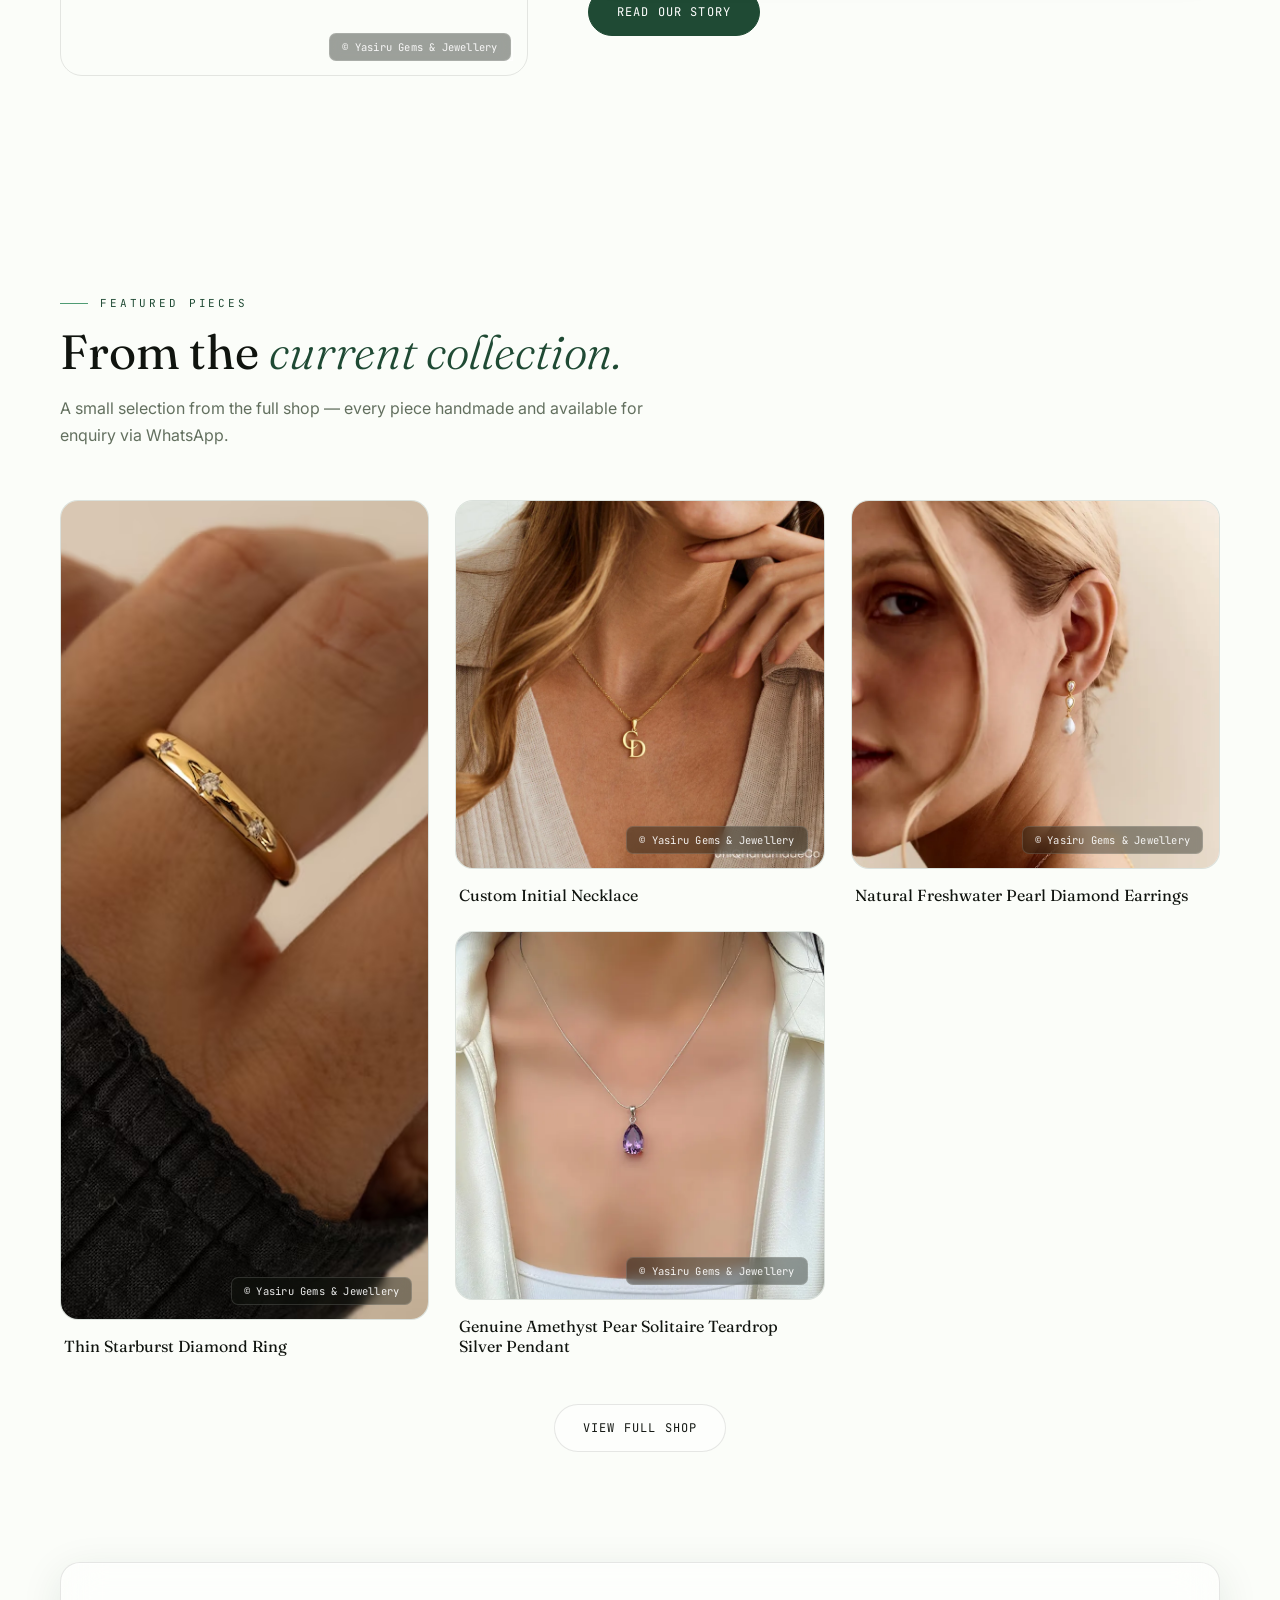
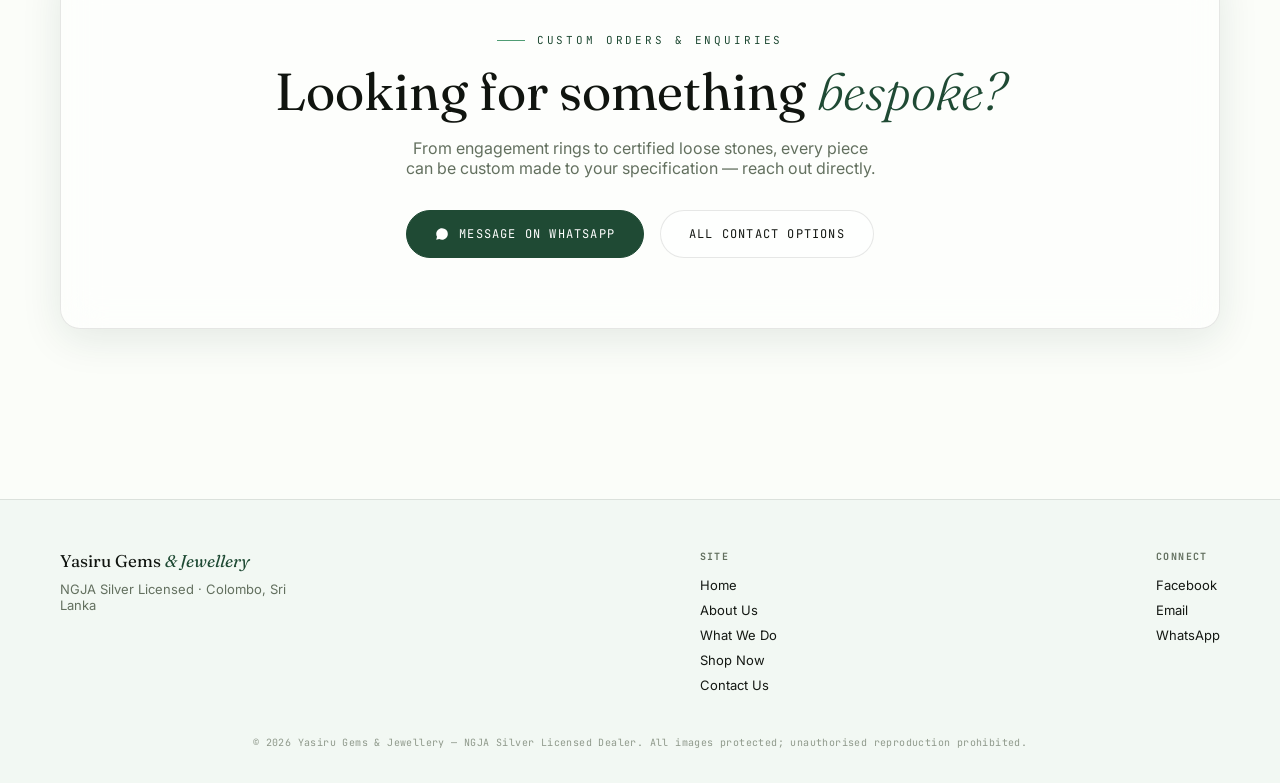
==== commit 7e6eb55c: "Update index.html" ====
--- a/index.html
+++ b/index.html
@@ -280,120 +280,6 @@
 
 
 
-
-  <!-- Unified Liquid Glass Market Rates Card -->
-<section style="padding: 40px 20px; background-color: #ffffff; display: flex; justify-content: center; align-items: center; font-family: sans-serif;">
-    <div style="width: 100%; max-width: 1050px;">
-        
-        <!-- Main Single Glass Container -->
-        <div style="background: rgba(255, 255, 255, 0.75); backdrop-filter: blur(20px); -webkit-backdrop-filter: blur(20px); border: 1px solid rgba(255, 255, 255, 0.9); border-radius: 24px; box-shadow: 0 15px 35px rgba(0, 0, 0, 0.06); display: flex; flex-wrap: wrap; overflow: hidden;">
-            
-            <!-- Left Side: Gold Rates -->
-            <div style="flex: 1; min-width: 300px; padding: 35px; border-right: 1px solid rgba(0, 0, 0, 0.06); text-align: left;">
-                <h3 style="margin-bottom: 20px; color: #1e3f20; font-size: 18px; font-weight: 600; border-bottom: 1px solid rgba(0,0,0,0.06); padding-bottom: 12px;">
-                    Gold Prices (LKR)
-                </h3>
-
-                <div style="display: flex; justify-content: space-between; margin: 15px 0; font-size: 15px; color: #444444;">
-                    <span>24 Karat (Per KT):</span>
-                    <strong id="gold-24k" style="color: #111111; font-weight: 600;">Loading...</strong>
-                </div>
-
-
-                <div style="display: flex; justify-content: space-between; margin: 15px 0; font-size: 15px; color: #444444;">
-                    <span>22 Karat (Per KT):</span>
-                    <strong id="gold-22k" style="color: #111111; font-weight: 600;">Loading...</strong>
-                </div>
-
-                <div style="display: flex; justify-content: space-between; margin: 15px 0; font-size: 15px; color: #444444;">
-                    <span>21 Karat (Per KT):</span>
-                    <strong id="gold-21k" style="color: #111111; font-weight: 600;">Loading...</strong>
-               </div>
-
-                <div style="display: flex; justify-content: space-between; margin: 15px 0; font-size: 15px; color: #444444;">
-                    <span>18 Karat (Per KT):</span>
-                    <strong id="gold-18k" style="color: #111111; font-weight: 600;">Loading...</strong>
-                </div>
-
-                <div style="display: flex; justify-content: space-between; margin: 15px 0; font-size: 15px; color: #444444;">
-                    <span>14 Karat (Per KT):</span>
-                    <strong id="gold-14k" style="color: #111111; font-weight: 600;">Loading...</strong>
-                </div>
-
-                <div style="display: flex; justify-content: space-between; margin: 15px 0; font-size: 15px; color: #444444;">
-                    <span>10 Karat (Per KT):</span>
-                    <strong id="gold-10k" style="color: #111111; font-weight: 600;">Loading...</strong>
-                </div>
-
-                <div style="display: flex; justify-content: space-between; margin: 15px 0; font-size: 15px; color: #444444;">
-                    <span>6 Karat (Per KT):</span>
-                    <strong id="gold-6k" style="color: #111111; font-weight: 600;">Loading...</strong>
-                </div>
-
-            </div>
-
-            <!-- Right Side: Currency Rates -->
-            <div style="flex: 1; min-width: 300px; padding: 35px; text-align: left;">
-                <h3 style="margin-bottom: 20px; color: #1e3f20; font-size: 18px; font-weight: 600; border-bottom: 1px solid rgba(0,0,0,0.06); padding-bottom: 12px;">
-                    Currency Rates (to LKR)
-                </h3>
-                <div style="display: flex; justify-content: space-between; margin: 15px 0; font-size: 15px; color: #444444;">
-                    <span>USD ($):</span>
-                    <strong id="rate-usd" style="color: #111111; font-weight: 600;">Loading...</strong>
-                </div>
-                <div style="display: flex; justify-content: space-between; margin: 15px 0; font-size: 15px; color: #444444;">
-                    <span>EUR (€):</span>
-                    <strong id="rate-eur" style="color: #111111; font-weight: 600;">Loading...</strong>
-                </div>
-                <div style="display: flex; justify-content: space-between; margin: 15px 0; font-size: 15px; color: #444444;">
-                    <span>GBP (£):</span>
-                    <strong id="rate-gbp" style="color: #111111; font-weight: 600;">Loading...</strong>
-                </div>
-            </div>
-
-        </div>
-
-    </div>
-</section>
-
-<!-- JavaScript to Update Rates -->
-<script>
-    async function loadMarketData() {
-        try {
-            let response = await fetch('https://open.er-api.com/v6/latest/USD');
-            let data = await response.json();
-
-            if (data && data.rates) {
-                let usdToLkr = data.rates.LKR;
-                let eurToLkr = usdToLkr / data.rates.EUR;
-                let gbpToLkr = usdToLkr / data.rates.GBP;
-
-                document.getElementById('rate-usd').innerText = 'Rs. ' + usdToLkr.toFixed(2);
-                document.getElementById('rate-eur').innerText = 'Rs. ' + eurToLkr.toFixed(2);
-                document.getElementById('rate-gbp').innerText = 'Rs. ' + gbpToLkr.toFixed(2);
-            }
-        } catch (e) {
-            document.getElementById('rate-usd').innerText = 'Rs. 305.50';
-            document.getElementById('rate-eur').innerText = 'Rs. 330.00';
-            document.getElementById('rate-gbp').innerText = 'Rs. 390.00';
-        }
-
-        // දෛනික රන් මිල මෙතැනින් අතින් වෙනස් කරගත හැක
-        document.getElementById('gold-24k').innerText = 'Rs. 375840.00';
-        document.getElementById('gold-22k').innerText = 'Rs. 344,537.04 ';
-         document.getElementById('gold-21k').innerText = 'Rs. 328,928.56 ';
-        document.getElementById('gold-18k').innerText = 'Rs. 281,546.08';
-         document.getElementById('gold-14k').innerText = 'Rs. 219,605.92';
-          document.getElementById('gold-10k').innerText = 'Rs. 156,539.6';
-           document.getElementById('gold-6k').innerText = 'Rs. 93,848.72';
-    }
-
-    loadMarketData();
-</script>
-
-
-
-
   
 
 <!-- ============================================================
